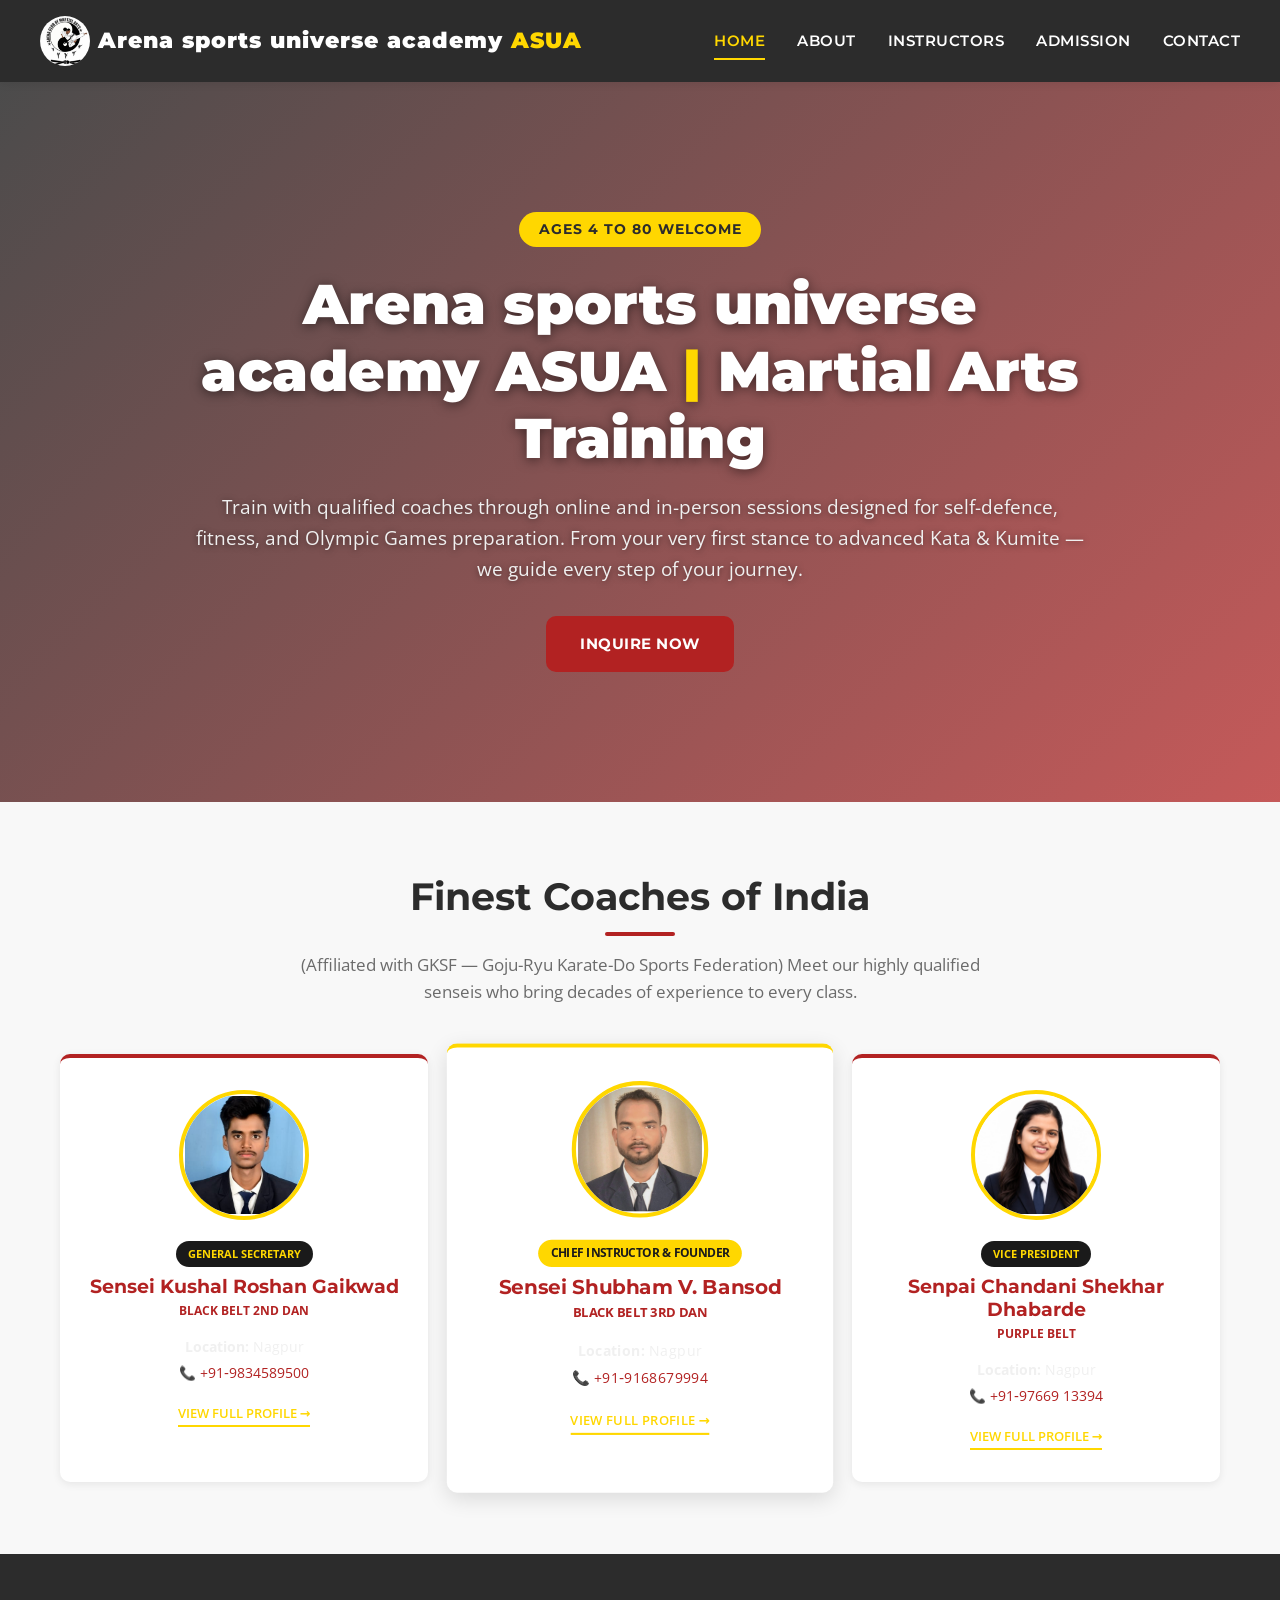
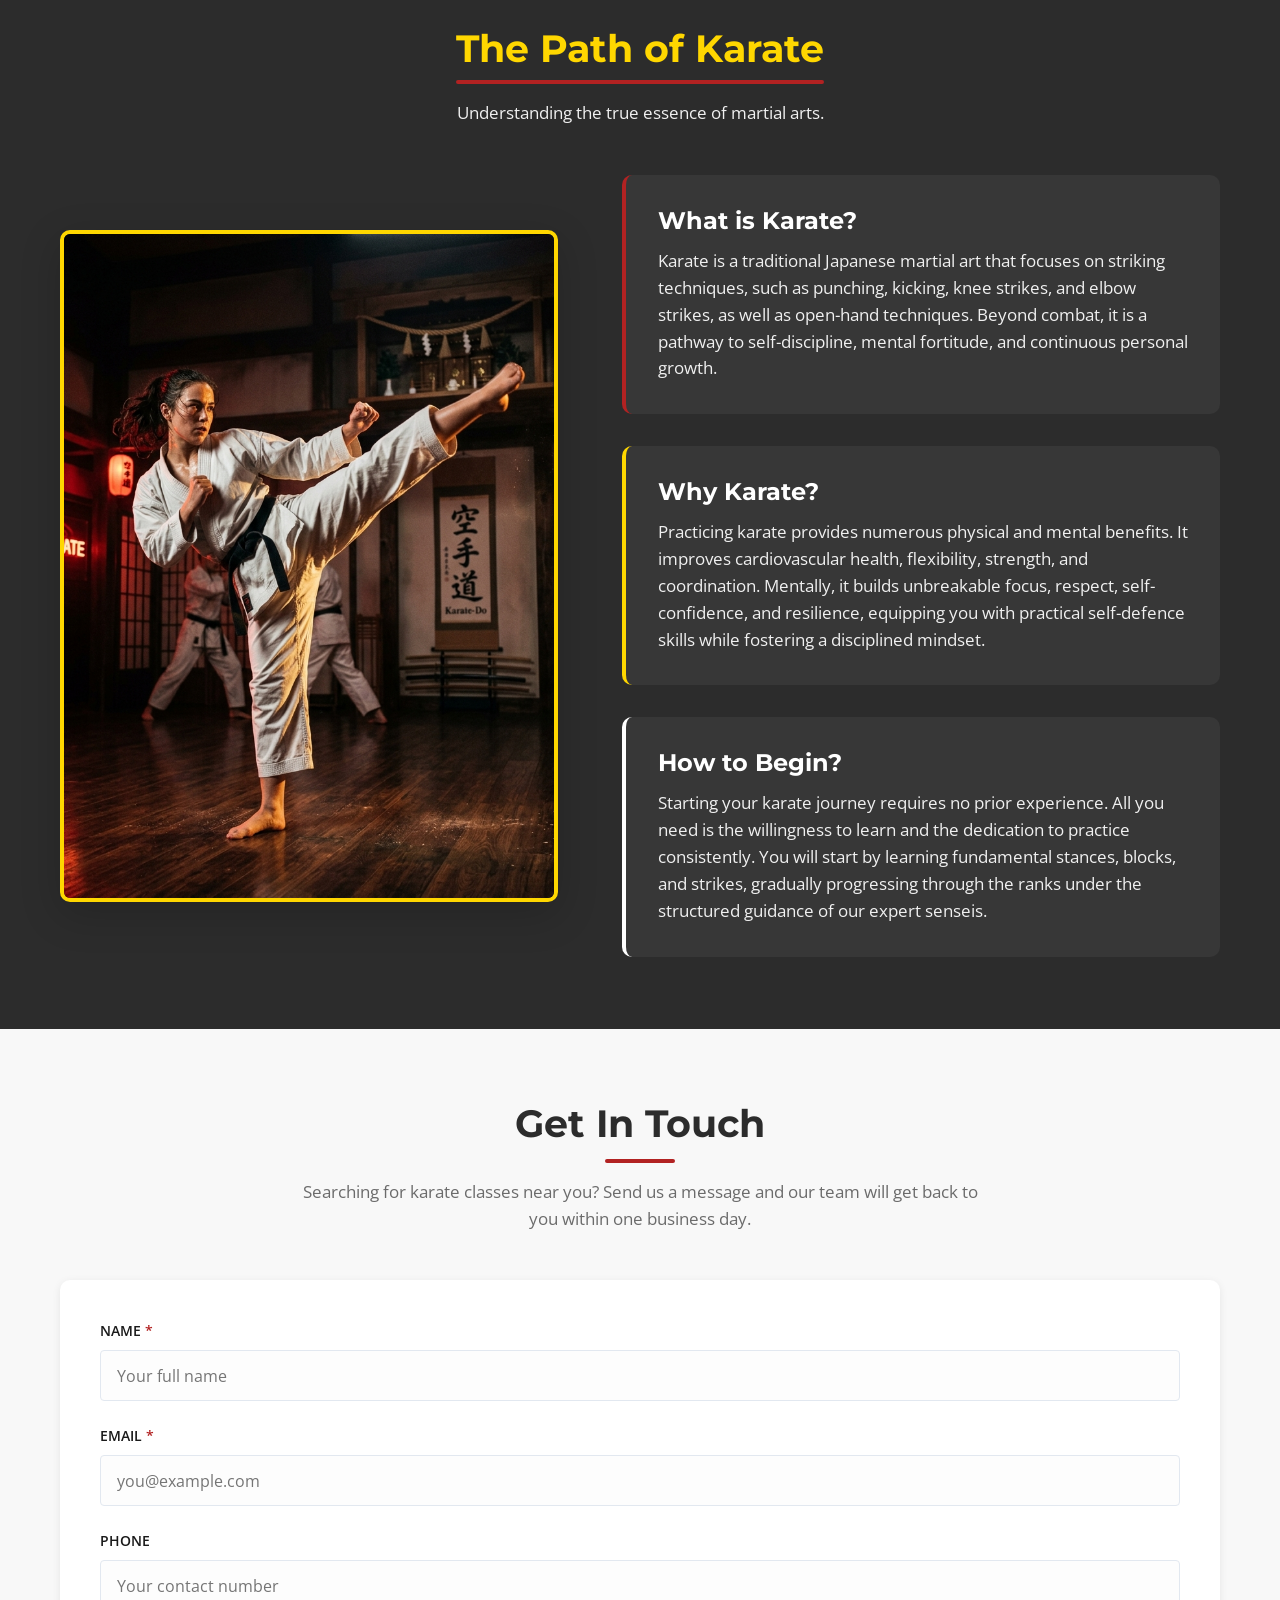
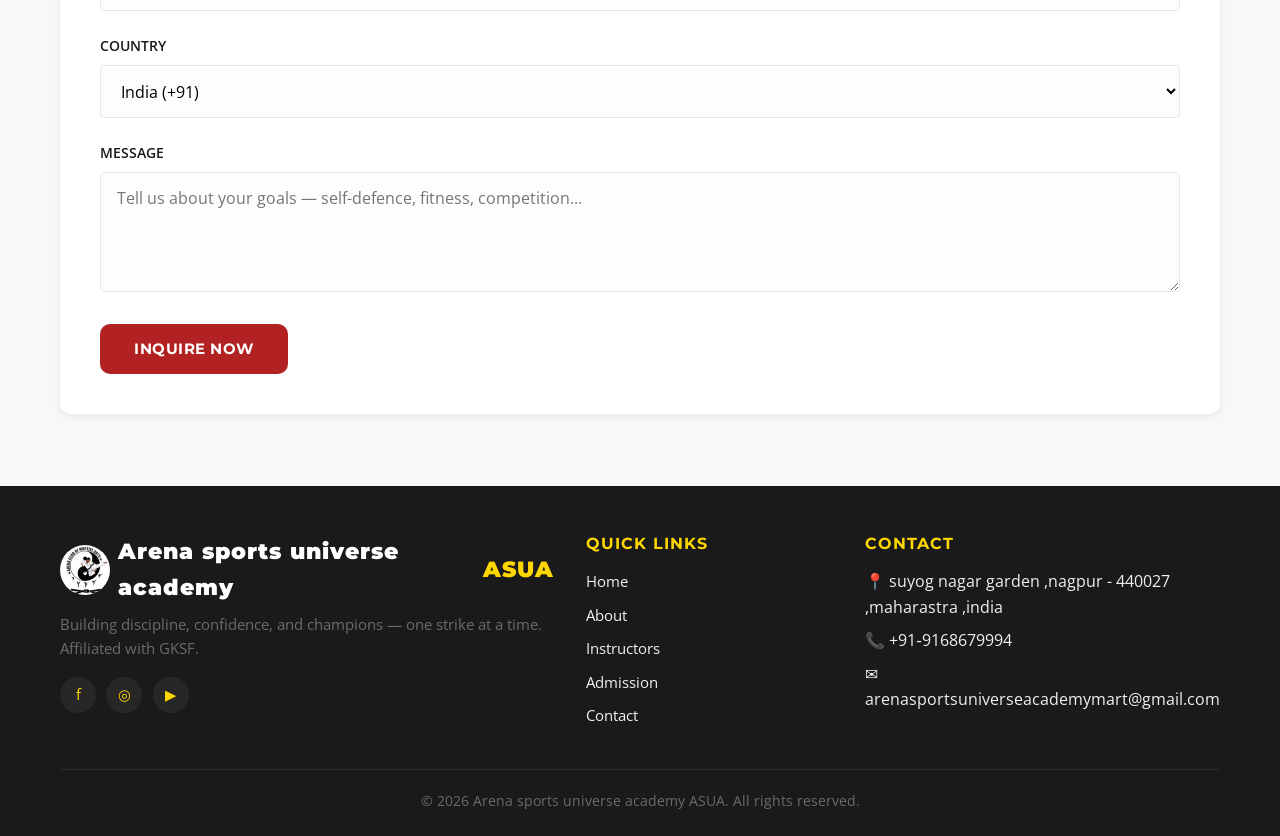
==== index.html @ b2025c7d "Update Shubham's title to Chief Instructor & Founder" ====
<!DOCTYPE html>
<html lang="en">

<head>
  <meta charset="UTF-8">
  <meta name="viewport" content="width=device-width, initial-scale=1.0">
  <title>ASUA | ARENA SPORTS UNIVERSE ACADEMY</title>
  <meta name="description"
    content="Arena sports universe academy ASUA offers online & in-person martial arts training for students aged 4-80. Learn Kata & Kumite from qualified coaches affiliated with GKSF — self-defence, fitness, and Olympic preparation.">
  <meta name="keywords"
    content="Arena sports universe academy ASUA, martial arts training, Kata, Kumite, karate classes near me, online karate class, self-defence, GKSF, Goju-Ryu">

  <!-- Open Graph -->
  <meta property="og:type" content="website">
  <meta property="og:title" content="ASUA | ARENA SPORTS UNIVERSE ACADEMY">
  <meta property="og:description"
    content="Qualified coaches providing online & in-person karate training for ages 4-80. Self-defence, fitness, and Olympic preparation.">
  <meta property="og:image"
    content="https://images.unsplash.com/photo-1555597673-b21d5c935865?auto=format&fit=crop&w=1200&q=80">
  <meta property="og:url" content="https://anshulgaikwad1924-design.github.io/ASUA/">
  <meta name="twitter:card" content="summary_large_image">

  <link rel="preconnect" href="https://fonts.googleapis.com">
  <link rel="preconnect" href="https://fonts.gstatic.com" crossorigin>
  <link
    href="https://fonts.googleapis.com/css2?family=Montserrat:wght@600;700;900&family=Open+Sans:wght@400;600&display=swap"
    rel="stylesheet">
  <link rel="stylesheet" href="css/styles.css">
</head>

<body>
  <!-- ===== Header ===== -->
  <header class="site-header">
    <div class="container nav">
      <a href="index.html" class="logo" >
        <img src="images/logo.png" alt="ASUA Logo" class="logo-img" >
        Arena sports universe academy <span class="brand-accent">ASUA</span>
      </a>
      <button type="button" class="nav-toggle"  aria-expanded="false">&#9776;</button>
      <ul class="nav-menu">
        <li><a href="index.html" class="active">Home</a></li>
        <li><a href="about.html">About</a></li>
        <li><a href="instructors.html">Instructors</a></li>
        <li><a href="admission.html">Admission</a></li>
        <li><a href="contact.html">Contact</a></li>
      </ul>
    </div>
  </header>

  <main>
    <!-- ===== Hero ===== -->
    <section class="hero" aria-label="Welcome">
      <div class="hero-content">
        <span class="age-badge">Ages 4 to 80 Welcome</span>
        <h1>Arena sports universe academy ASUA <span class="accent">|</span> Martial Arts Training</h1>
        <p>Train with qualified coaches through online and in-person sessions designed for self-defence, fitness, and
          Olympic Games preparation. From your very first stance to advanced Kata &amp; Kumite &mdash; we guide every step of
          your journey.</p>
        <a href="#contact" class="btn btn-primary">Inquire Now</a>
      </div>
    </section>

    <!-- ===== Coaches ===== -->
    <section class="section section-light" id="coaches">
      <div class="container">
        <h2 class="section-title">Finest Coaches of India <span class="accent-bar"></span></h2>
        <p class="section-subtitle">(Affiliated with GKSF — Goju-Ryu Karate-Do Sports Federation) Meet our highly
          qualified senseis who bring decades of experience to every class.</p>

        <div class="coaches-grid">
            <!-- Left Coach -->
            <article class="coach-card">
              <div class="coach-avatar rounded-avatar" aria-hidden="true">
               <img src="images/kushal_gaikwad.jpg" alt="Sensei Kushal Roshan Gaikwad" class="avatar-img">
              </div>
              <span class="coach-role">General Secretary</span>
              <h3>Sensei Kushal Roshan Gaikwad</h3>
              <p class="coach-rank">Black Belt 2nd Dan</p>
              <p class="coach-info"><strong>Location:</strong> Nagpur</p>
              <p class="coach-info coach-phone">&#128222; +91&#8209;9834589500</p>
              <a class="view-profile" href="instructors.html">View Full Profile &rarr;</a>
            </article>

            <!-- Center Coach -->
            <article class="coach-card" style="transform: scale(1.05); border-top-color: var(--accent); box-shadow: var(--shadow-md);">
              <div class="coach-avatar rounded-avatar" aria-hidden="true">
               <img src="images/shubham_bansod.jpg" alt="Sensei Shubham Vinayak Bansod" class="avatar-img">
              </div>
              <span class="coach-role" style="background: var(--accent); color: var(--text-dark);">Chief Instructor & Founder</span>
              <h3>Sensei Shubham V. Bansod</h3>
              <p class="coach-rank">Black Belt 3rd Dan</p>
              <p class="coach-info"><strong>Location:</strong> Nagpur</p>
              <p class="coach-info coach-phone">&#128222; +91&#8209;9168679994</p>
              <a class="view-profile" href="instructors.html#shubham-bansod">View Full Profile &rarr;</a>
            </article>

            <!-- Right Coach -->
            <article class="coach-card">
              <div class="coach-avatar rounded-avatar" aria-hidden="true">
               <img src="images/chandani_dhabarde.jpg" alt="Senpai Chandani Shekhar Dhabarde" class="avatar-img">
              </div>
              <span class="coach-role">Vice President</span>
              <h3>Senpai Chandani Shekhar Dhabarde</h3>
              <p class="coach-rank">Purple Belt</p>
              <p class="coach-info"><strong>Location:</strong> Nagpur</p>
              <p class="coach-info coach-phone">&#128222; +91&#8209;97669 13394</p>
              <a class="view-profile" href="instructors.html">View Full Profile &rarr;</a>
            </article>
        </div>
      </div>
    </section>

    <!-- ===== Karate Philosophy ===== -->
    <section class="section section-dark" id="karate-philosophy">
      <div class="container">
        <!-- Centered Title and Subtitle -->
        <div style="text-align: center; margin-bottom: 3rem;">
          <h2 class="section-title" style="color: var(--accent); display: inline-block;">The Path of Karate <span class="accent-bar" style="margin: 0.5rem auto 0; width: 100%;"></span></h2>
          <p class="section-subtitle">Understanding the true essence of martial arts.</p>
        </div>

        <div style="display: flex; flex-wrap: wrap; gap: 4rem; align-items: center;">
          <!-- Left: 3:4 Image -->
          <div style="flex: 1 1 400px; max-width: 500px; margin: 0 auto;">
            <div style="position: relative; padding-bottom: 133.33%; border-radius: var(--radius); overflow: hidden; box-shadow: var(--shadow-lg); border: 4px solid var(--accent);">
              <img src="images/karate_vertical_bg.png" alt="Karate Action" style="position: absolute; top: 0; left: 0; width: 100%; height: 100%; object-fit: cover;">
            </div>
          </div>
          
          <!-- Right: Vertical Content -->
          <div style="flex: 1 1 500px;">
            
            <div style="display: flex; flex-direction: column; gap: 2rem;">
              <div style="background: rgba(255,255,255,0.05); padding: 2rem; border-radius: var(--radius); border-left: 4px solid var(--primary);">
                <h3 style="color: var(--white); margin-bottom: 0.75rem; font-size: 1.5rem;">What is Karate?</h3>
                <p style="color: var(--text-light); margin-bottom: 0; font-size: 1.05rem; line-height: 1.6;">Karate is a traditional Japanese martial art that focuses on striking techniques, such as punching, kicking, knee strikes, and elbow strikes, as well as open-hand techniques. Beyond combat, it is a pathway to self-discipline, mental fortitude, and continuous personal growth.</p>
              </div>
              
              <div style="background: rgba(255,255,255,0.05); padding: 2rem; border-radius: var(--radius); border-left: 4px solid var(--accent);">
                <h3 style="color: var(--white); margin-bottom: 0.75rem; font-size: 1.5rem;">Why Karate?</h3>
                <p style="color: var(--text-light); margin-bottom: 0; font-size: 1.05rem; line-height: 1.6;">Practicing karate provides numerous physical and mental benefits. It improves cardiovascular health, flexibility, strength, and coordination. Mentally, it builds unbreakable focus, respect, self-confidence, and resilience, equipping you with practical self-defence skills while fostering a disciplined mindset.</p>
              </div>

              <div style="background: rgba(255,255,255,0.05); padding: 2rem; border-radius: var(--radius); border-left: 4px solid var(--white);">
                <h3 style="color: var(--white); margin-bottom: 0.75rem; font-size: 1.5rem;">How to Begin?</h3>
                <p style="color: var(--text-light); margin-bottom: 0; font-size: 1.05rem; line-height: 1.6;">Starting your karate journey requires no prior experience. All you need is the willingness to learn and the dedication to practice consistently. You will start by learning fundamental stances, blocks, and strikes, gradually progressing through the ranks under the structured guidance of our expert senseis.</p>
              </div>
            </div>
          </div>
        </div>
      </div>
    </section>

    <!-- ===== Contact Form ===== -->
    <section class="section section-light" id="contact">
      <div class="container">
        <h2 class="section-title">Get In Touch <span class="accent-bar"></span></h2>
        <p class="section-subtitle">Searching for karate classes near you? Send us a message and our team will get back
          to you within one business day.</p>

        <form action="https://formsubmit.co/arenasportsuniverseacademymart@gmail.com" method="POST" class="form-wrap inquiry-form" novalidate>
          <div class="form-row">
            <div class="form-group">
              <label for="name">Name <span class="req">*</span></label>
              <input class="form-control" type="text" id="name" name="name" placeholder="Your full name">
              <span class="form-error"></span>
            </div>
            <div class="form-group">
              <label for="email">Email <span class="req">*</span></label>
              <input class="form-control" type="email" id="email" name="email" placeholder="you@example.com">
              <span class="form-error"></span>
            </div>
          </div>

          <div class="form-row">
            <div class="form-group">
              <label for="phone">Phone</label>
              <input class="form-control" type="tel" id="phone" name="phone" placeholder="Your contact number">
            </div>
            <div class="form-group">
              <label for="country">Country</label>
              <select class="form-control" id="country" name="country">
                <option value="India (+91)" selected>India (+91)</option>
                <option value="United States (+1)">United States (+1)</option>
                <option value="United Kingdom (+44)">United Kingdom (+44)</option>
                <option value="Canada (+1)">Canada (+1)</option>
                <option value="Australia (+61)">Australia (+61)</option>
                <option value="Germany (+49)">Germany (+49)</option>
                <option value="France (+33)">France (+33)</option>
                <option value="Italy (+39)">Italy (+39)</option>
                <option value="Spain (+34)">Spain (+34)</option>
                <option value="Japan (+81)">Japan (+81)</option>
                <option value="China (+86)">China (+86)</option>
                <option value="South Korea (+82)">South Korea (+82)</option>
                <option value="Brazil (+55)">Brazil (+55)</option>
                <option value="Mexico (+52)">Mexico (+52)</option>
                <option value="Russia (+7)">Russia (+7)</option>
                <option value="South Africa (+27)">South Africa (+27)</option>
                <option value="Nigeria (+234)">Nigeria (+234)</option>
                <option value="Kenya (+254)">Kenya (+254)</option>
                <option value="UAE (+971)">UAE (+971)</option>
                <option value="Saudi Arabia (+966)">Saudi Arabia (+966)</option>
                <option value="Singapore (+65)">Singapore (+65)</option>
                <option value="Malaysia (+60)">Malaysia (+60)</option>
                <option value="Indonesia (+62)">Indonesia (+62)</option>
                <option value="Thailand (+66)">Thailand (+66)</option>
                <option value="Vietnam (+84)">Vietnam (+84)</option>
                <option value="Philippines (+63)">Philippines (+63)</option>
                <option value="Pakistan (+92)">Pakistan (+92)</option>
                <option value="Bangladesh (+880)">Bangladesh (+880)</option>
                <option value="Sri Lanka (+94)">Sri Lanka (+94)</option>
                <option value="Nepal (+977)">Nepal (+977)</option>
                <option value="New Zealand (+64)">New Zealand (+64)</option>
                <option value="Netherlands (+31)">Netherlands (+31)</option>
                <option value="Sweden (+46)">Sweden (+46)</option>
                <option value="Norway (+47)">Norway (+47)</option>
                <option value="Turkey (+90)">Turkey (+90)</option>
              </select>
            </div>
          </div>

          <div class="form-group">
            <label for="message">Message</label>
            <textarea class="form-control" id="message" name="message"
              placeholder="Tell us about your goals — self-defence, fitness, competition..."></textarea>
          </div>

          <div class="form-submit">
            <button type="submit" class="btn btn-primary">Inquire Now</button>
          </div>
        </form>
      </div>
    </section>
  </main>

  <!-- ===== Footer ===== -->
  <footer class="site-footer">
    <div class="container">
      <div class="footer-grid">
        <div>
          <div class="logo mb-2">
            <img src="images/logo.png" alt="ASUA Logo" class="logo-img" >
            Arena sports universe academy <span class="brand-accent">ASUA</span>
          </div>
          <p class="footer-tagline">Building discipline, confidence, and champions — one strike at a time. Affiliated
            with GKSF.</p>
          <div class="footer-socials">
            <a href="#" aria-label="Facebook">f</a>
            <a href="#" aria-label="Instagram">◎</a>
            <a href="#" aria-label="YouTube">▶</a>
          </div>
        </div>
        <div>
          <h4>Quick Links</h4>
          <ul>
            <li><a href="index.html">Home</a></li>
            <li><a href="about.html">About</a></li>
            <li><a href="instructors.html">Instructors</a></li>
            <li><a href="admission.html">Admission</a></li>
        <li><a href="contact.html">Contact</a></li>
          </ul>
        </div>
        <div>
          <h4>Contact</h4>
          <ul>
            <li>📍 suyog nagar garden ,nagpur - 440027 ,maharastra ,india</li>
            <li>📞 +91&#8209;9168679994</li>
            <li>✉ arenasportsuniverseacademymart@gmail.com</li>
          </ul>
        </div>
      </div>
      <div class="footer-bottom">
        © <span data-year>2026</span> Arena sports universe academy ASUA. All rights reserved.
      </div>
    </div>
  </footer>

  <script src="js/main.js"></script>
</body>

</html>
---- css/styles.css ----
/* ================================================
   Arena sports universe acdemy ASUA — Shared Stylesheet
   Palette: Deep Red #B22222 | Charcoal #2C2C2C | Gold #FFD700
   ================================================ */

* { box-sizing: border-box; margin: 0; padding: 0; }

:root {
  --primary: #B22222;
  --primary-dark: #8B1A1A;
  --secondary: #2C2C2C;
  --accent: #FFD700;
  --accent-dark: #D4AF00;
  --light: #F8F8F8;
  --white: #ffffff;
  --text-dark: #1a1a1a;
  --text-light: #f0f0f0;
  --muted: #6b6b6b;
  --border: #e5e5e5;
  --shadow-sm: 0 2px 8px rgba(0,0,0,0.08);
  --shadow-md: 0 6px 20px rgba(0,0,0,0.12);
  --shadow-lg: 0 12px 40px rgba(0,0,0,0.18);
  --radius: 10px;
  --transition: 0.3s ease;
}

html { scroll-behavior: smooth; }

body {
  font-family: 'Open Sans', system-ui, -apple-system, sans-serif;
  font-size: 16px;
  line-height: 1.6;
  color: var(--text-dark);
  background: var(--white);
  -webkit-font-smoothing: antialiased;
}

h1, h2, h3, h4, h5 {
  font-family: 'Montserrat', sans-serif;
  font-weight: 700;
  line-height: 1.2;
  color: var(--secondary);
}

img { max-width: 100%; display: block; }
a { color: var(--primary); text-decoration: none; transition: color var(--transition); }
a:hover { color: var(--accent-dark); }

.container {
  width: 100%;
  max-width: 1200px;
  margin: 0 auto;
  padding: 0 1.25rem;
}

/* ---------- Buttons ---------- */
.btn {
  display: inline-block;
  padding: 0.85rem 2rem;
  font-family: 'Montserrat', sans-serif;
  font-weight: 700;
  font-size: 0.95rem;
  letter-spacing: 0.5px;
  text-transform: uppercase;
  border: 2px solid transparent;
  border-radius: var(--radius);
  cursor: pointer;
  transition: all var(--transition);
  text-align: center;
}
.btn-primary {
  background: var(--primary);
  color: var(--white);
}
.btn-primary:hover {
  background: var(--accent);
  color: var(--secondary);
  transform: translateY(-2px);
  box-shadow: var(--shadow-md);
}
.btn-outline {
  background: transparent;
  color: var(--white);
  border-color: var(--white);
}
.btn-outline:hover {
  background: var(--accent);
  color: var(--secondary);
  border-color: var(--accent);
}

/* ---------- Header ---------- */
.site-header {
  position: sticky;
  top: 0;
  z-index: 100;
  background: var(--secondary);
  box-shadow: var(--shadow-sm);
}
.nav {
  display: flex;
  align-items: center;
  justify-content: space-between;
  padding: 1rem 0;
}
.logo {
  font-family: 'Montserrat', sans-serif;
  font-weight: 900;
  font-size: 1.4rem;
  color: var(--white);
  letter-spacing: 1px;
  display: flex;
  align-items: center;
  gap: 0.5rem;
}
.logo .logo-mark {
  display: inline-block;
  width: 36px;
  height: 36px;
  background: var(--primary);
  color: var(--accent);
  border-radius: 50%;
  text-align: center;
  line-height: 36px;
  font-size: 1.1rem;
  border: 2px solid var(--accent);
}
.logo span.brand-accent { color: var(--accent); }

.nav-toggle {
  display: none;
  background: none;
  border: 0;
  color: var(--white);
  font-size: 1.6rem;
  cursor: pointer;
  padding: 0.25rem 0.5rem;
}

.nav-menu {
  display: flex;
  gap: 2rem;
  list-style: none;
  align-items: center;
}
.nav-menu a {
  color: var(--white);
  font-family: 'Montserrat', sans-serif;
  font-weight: 600;
  font-size: 0.95rem;
  text-transform: uppercase;
  letter-spacing: 0.5px;
  padding: 0.5rem 0;
  border-bottom: 2px solid transparent;
  transition: all var(--transition);
}
.nav-menu a:hover,
.nav-menu a.active {
  color: var(--accent);
  border-bottom-color: var(--accent);
}

/* ---------- Hero ---------- */
.hero {
  position: relative;
  min-height: 80vh;
  display: flex;
  align-items: center;
  justify-content: center;
  text-align: center;
  color: var(--white);
  background:
    linear-gradient(135deg, rgba(44,44,44,0.85), rgba(178,34,34,0.75)),
    url('https://images.unsplash.com/photo-1555597673-b21d5c935865?auto=format&fit=crop&w=1600&q=80') center/cover no-repeat;
  padding: 4rem 1rem;
}
.hero-content { max-width: 900px; }
.hero h1 {
  color: var(--white);
  font-size: clamp(2rem, 5vw, 3.5rem);
  font-weight: 900;
  margin-bottom: 1.25rem;
  text-shadow: 0 2px 12px rgba(0,0,0,0.5);
}
.hero h1 .accent { color: var(--accent); }
.hero p {
  font-size: clamp(1rem, 1.5vw, 1.2rem);
  margin-bottom: 2rem;
  color: var(--text-light);
  text-shadow: 0 1px 6px rgba(0,0,0,0.5);
}
.hero .age-badge {
  display: inline-block;
  background: var(--accent);
  color: var(--secondary);
  padding: 0.4rem 1.2rem;
  border-radius: 50px;
  font-family: 'Montserrat', sans-serif;
  font-weight: 700;
  font-size: 0.85rem;
  letter-spacing: 1px;
  margin-bottom: 1.5rem;
  text-transform: uppercase;
}

/* ---------- Section ---------- */
.section { padding: 4.5rem 0; }
.section-light { background: var(--light); }
.section-dark { background: var(--secondary); color: var(--text-light); }
.section-dark h2, .section-dark h3 { color: var(--white); }

.section-title {
  text-align: center;
  margin-bottom: 1rem;
  font-size: clamp(1.6rem, 3vw, 2.4rem);
}
.section-title .accent-bar {
  display: block;
  width: 70px;
  height: 4px;
  background: var(--primary);
  margin: 0.75rem auto 0;
  border-radius: 4px;
}
.section-subtitle {
  text-align: center;
  color: var(--muted);
  max-width: 700px;
  margin: 0 auto 3rem;
  font-size: 1.05rem;
}
.section-dark .section-subtitle { color: var(--text-light); }

/* ---------- Coaches Grid ---------- */
.coaches-grid {
  display: grid;
  grid-template-columns: repeat(3, 1fr);
  gap: 1.75rem;
}
.coach-card {
    background: var(--white);
    border-radius: var(--radius);
    padding: 2rem 1.5rem;
    text-align: center;
    box-shadow: var(--shadow-sm);
    transition: transform var(--transition), box-shadow var(--transition);
    border-top: 4px solid var(--primary);
  }
.coach-card:hover {
  transform: translateY(-6px);
  box-shadow: var(--shadow-lg);
  border-top-color: var(--accent);
}
.coach-avatar {
    width: 130px;
    height: 130px;
    border-radius: 50%;
    margin: 0 auto 1.25rem;
    background: linear-gradient(135deg, var(--primary), var(--secondary));
    display: flex;
    align-items: center;
    justify-content: center;
    scroll-margin-top: 100px;
  }
.instructor-profile {
  display: grid;
  grid-template-columns: 250px 1fr;
  gap: 2.5rem;
  align-items: start;
  background: var(--white);
  padding: 2.5rem;
  border-radius: var(--radius);
  box-shadow: var(--shadow-md);
  border-left: 5px solid var(--primary);
}
.instructor-profile .coach-avatar { width: 220px; height: 220px; font-size: 4rem; margin: 0; }

/* Missing Coach Card specific styling */
.coach-role {
  display: inline-block;
  background: var(--text-dark);
  color: var(--accent);
  padding: 0.25rem 0.75rem;
  border-radius: 20px;
  font-size: 0.7rem;
  font-weight: 700;
  text-transform: uppercase;
  margin-top: -30px;
  position: relative;
  z-index: 2;
  margin-bottom: 0.5rem;
}
.coach-card h3 {
  color: var(--primary);
  font-size: 1.2rem;
  margin-bottom: 0.2rem;
}
.coach-rank {
  color: var(--primary);
  font-weight: 700;
  font-size: 0.75rem;
  text-transform: uppercase;
  margin-bottom: 1rem;
}
.coach-info {
  font-size: 0.85rem;
  color: var(--text-light);
  margin-bottom: 0.25rem;
}
.coach-phone {
  color: var(--primary);
  margin-bottom: 1rem;
}
.view-profile {
  display: inline-block;
  color: var(--accent);
  font-weight: 600;
  font-size: 0.8rem;
  text-transform: uppercase;
  border-bottom: 2px solid var(--accent);
  padding-bottom: 2px;
}
.view-profile:hover {
  color: var(--primary);
  border-color: var(--primary);
}
.coach-card .coach-avatar {
  border: 4px solid var(--accent);
  padding: 2px;
  background: transparent;
}

.instructor-profile h2 {
  color: var(--primary);
  font-size: 1.7rem;
  margin-bottom: 0.5rem;
}
.instructor-profile .meta {
  color: var(--muted);
  margin-bottom: 1.25rem;
  font-size: 0.95rem;
}
.instructor-profile .meta strong { color: var(--secondary); }
.instructor-profile h4 {
  margin-top: 1.25rem;
  margin-bottom: 0.5rem;
  color: var(--secondary);
  font-size: 1.05rem;
  border-bottom: 2px solid var(--accent);
  padding-bottom: 0.25rem;
  display: inline-block;
}
.instructor-profile ul { padding-left: 1.25rem; color: var(--muted); }
.instructor-profile ul li { margin-bottom: 0.35rem; }
.instructor-profile .actions { margin-top: 1.5rem; display: flex; gap: 0.75rem; flex-wrap: wrap; }

/* ---------- Contact Page ---------- */
.contact-grid {
  display: grid;
  grid-template-columns: 1fr 1.4fr;
  gap: 2.5rem;
  align-items: start;
}
.contact-info-card {
  background: var(--secondary);
  color: var(--text-light);
  padding: 2.5rem;
  border-radius: var(--radius);
  border-top: 4px solid var(--accent);
}
.contact-info-card h3 { color: var(--accent); margin-bottom: 1.25rem; }
.contact-info-card .info-item {
  display: flex;
  align-items: flex-start;
  gap: 0.85rem;
  margin-bottom: 1.25rem;
}
.contact-info-card .info-icon {
  font-size: 1.3rem;
  color: var(--accent);
  min-width: 28px;
}
.contact-info-card .info-item a { color: var(--text-light); }
.contact-info-card .info-item a:hover { color: var(--accent); }
.contact-info-card .socials { margin-top: 1.5rem; display: flex; gap: 0.75rem; }
.contact-info-card .socials a {
  display: inline-flex;
  align-items: center;
  justify-content: center;
  width: 40px;
  height: 40px;
  background: rgba(255,255,255,0.08);
  border-radius: 50%;
  color: var(--accent);
  font-size: 1.1rem;
  transition: all var(--transition);
}
.contact-info-card .socials a:hover {
  background: var(--accent);
  color: var(--secondary);
  transform: translateY(-3px);
}

/* ---------- Footer ---------- */
.site-footer {
  background: #1a1a1a;
  color: var(--text-light);
  padding: 3rem 0 1.5rem;
}
.footer-grid {
  display: grid;
  grid-template-columns: 2fr 1fr 1fr;
  gap: 2rem;
  margin-bottom: 2rem;
}
.footer-grid h4 {
  color: var(--accent);
  margin-bottom: 1rem;
  font-size: 1rem;
  text-transform: uppercase;
  letter-spacing: 1px;
}
.footer-grid ul { list-style: none; }
.footer-grid ul li { margin-bottom: 0.5rem; }
.footer-grid a { color: var(--text-light); font-size: 0.92rem; }
.footer-grid a:hover { color: var(--accent); }
.footer-tagline { color: var(--muted); margin-top: 0.5rem; font-size: 0.92rem; }
.footer-socials { display: flex; gap: 0.65rem; margin-top: 1rem; }
.footer-socials a {
  width: 36px;
  height: 36px;
  display: inline-flex;
  align-items: center;
  justify-content: center;
  background: rgba(255,255,255,0.06);
  border-radius: 50%;
  color: var(--accent);
  transition: all var(--transition);
}
.footer-socials a:hover { background: var(--primary); color: var(--white); transform: translateY(-3px); }
.footer-bottom {
  border-top: 1px solid rgba(255,255,255,0.08);
  padding-top: 1.25rem;
  text-align: center;
  font-size: 0.88rem;
  color: var(--muted);
}

/* ---------- Responsive ---------- */
@media (max-width: 1024px) {
  .coaches-grid { grid-template-columns: repeat(2, 1fr); }
  .values-grid { grid-template-columns: repeat(2, 1fr); }
}
@media (max-width: 900px) {
  .about-grid { grid-template-columns: 1fr; }
  .contact-grid { grid-template-columns: 1fr; }
  .footer-grid { grid-template-columns: 1fr 1fr; }
  .instructor-profile {
    grid-template-columns: 1fr;
    text-align: center;
  }
  .instructor-profile .coach-avatar { margin: 0 auto; }
  .instructor-profile h4 { display: inline-block; }
}
@media (max-width: 700px) {
  .nav-toggle { display: block; }
  .nav-menu {
    position: absolute;
    top: 100%;
    left: 0;
    right: 0;
    flex-direction: column;
    background: var(--secondary);
    padding: 1rem 0;
    gap: 0;
    border-top: 1px solid rgba(255,255,255,0.08);
    display: none;
  }
  .nav-menu.open { display: flex; }
  .nav-menu li { width: 100%; text-align: center; }
  .nav-menu a { display: block; padding: 0.85rem 0; border-bottom: 1px solid rgba(255,255,255,0.05); }
  .coaches-grid { grid-template-columns: 1fr; }
  .form-row { grid-template-columns: 1fr; }
  .footer-grid { grid-template-columns: 1fr; text-align: center; }
  .footer-socials { justify-content: center; }
  .form-wrap { padding: 1.5rem; }
  .hero { min-height: 70vh; }
  .section { padding: 3rem 0; }
}
@media (max-width: 480px) {
  .values-grid { grid-template-columns: 1fr; }
}

/* Utility classes generated to fix inline styles */
.mb-2 { margin-bottom: 0.5rem; }
.mb-4 { margin-bottom: 1rem; }
.mt-2 { margin-top: 0.5rem; }
.mt-4 { margin-top: 1rem; }
.mt-8 { margin-top: 2rem; }
.text-dark-lg { font-size: 1.05rem; color: var(--text-dark); }
.logo-img { width: 50px; height: 50px; border-radius: 50%; object-fit: cover; background: var(--white); }
.rounded-avatar { overflow: hidden; border-radius: 50%; }
.avatar-img { width: 100%; height: 100%; object-fit: cover; }
.uppercase { text-transform: uppercase; }
.help-text { color: var(--text-light); display: block; margin-top: 0.3rem; }
.btn-large { width: 100%; font-size: 1.1rem; padding: 1rem; }

.bg-secondary { background: var(--secondary); }

/* ---------- Team Grid (Instructors Page) ---------- */
.team-grid {
  display: grid;
  grid-template-columns: repeat(4, 1fr);
  gap: 2rem;
  margin-top: 3rem;
}
@media (max-width: 1024px) {
  .team-grid { grid-template-columns: repeat(2, 1fr); }
}
@media (max-width: 700px) {
  .team-grid { grid-template-columns: 1fr; }
}
.team-card {
  text-align: center;
}
.team-avatar {
  width: 140px;
  height: 140px;
  border-radius: 50%;
  margin: 0 auto 1.5rem;
  box-shadow: 0 0 0 8px rgba(0, 200, 255, 0.06);
  overflow: hidden;
}
.team-avatar img {
  width: 100%;
  height: 100%;
  object-fit: cover;
}
.team-card h3 {
  font-size: 1.3rem;
  margin-bottom: 0.25rem;
  color: var(--text-dark);
}
.team-location {
  font-size: 0.75rem;
  text-transform: uppercase;
  color: #f39c12;
  letter-spacing: 1px;
  margin-bottom: 1rem;
  font-weight: 600;
}
.team-desc {
  font-size: 0.85rem;
  color: #7f8c8d;
  line-height: 1.6;
}


/* Restored Core Values CSS */
.values-grid {
  display: grid;
  grid-template-columns: repeat(2, 1fr);
  gap: 2rem;
  margin-top: 2rem;
}
.value-card {
  background: rgba(255,255,255,0.05);
  padding: 2rem;
  border-radius: var(--radius);
  border: 1px solid rgba(255, 255, 255, 0.05);
  transition: transform var(--transition);
  text-align: center;
}
.value-card:hover {
  transform: translateY(-4px);
  border-color: rgba(255, 255, 255, 0.1);
}
.value-icon {
  font-size: 2.5rem;
  margin-bottom: 1rem;
}
.value-card h4 {
  color: var(--accent);
  margin-bottom: 0.75rem;
}
.value-card p {
  color: var(--text-light);
  font-size: 0.95rem;
  line-height: 1.5;
}

/* Restored Form CSS */
.form-wrap {
  background: var(--white);
  padding: 2.5rem;
  border-radius: var(--radius);
  box-shadow: var(--shadow-sm);
}
.form-row {
  display: grid;
  grid-template-columns: 1fr;
  gap: 0;
}
.form-group {
  margin-bottom: 1.5rem;
  text-align: left;
}
.form-group label {
  display: block;
  font-weight: 600;
  margin-bottom: 0.5rem;
  font-size: 0.85rem;
  text-transform: uppercase;
  color: var(--text-dark);
}
.form-group .req {
  color: var(--primary);
}
.form-control {
  width: 100%;
  padding: 0.85rem 1rem;
  border: 1px solid #e2e8f0;
  border-radius: 4px;
  font-size: 1rem;
  font-family: inherit;
  transition: border-color var(--transition), box-shadow var(--transition);
  background: #fdfdfd;
}
.form-control:focus {
  outline: none;
  border-color: var(--primary);
  box-shadow: 0 0 0 3px rgba(204, 33, 40, 0.1);
}
textarea.form-control {
  resize: vertical;
  min-height: 120px;
}


/* Restored About Page CSS */
.about-grid {
  display: grid;
  grid-template-columns: repeat(2, 1fr);
  gap: 2.5rem;
  margin-bottom: 3rem;
}
.about-card {
  background: var(--white);
  padding: 2.5rem 2rem;
  border-radius: var(--radius);
  border: 1px solid #e2e8f0;
  border-left: 4px solid var(--primary);
  box-shadow: var(--shadow-sm);
}
.about-card h3 {
  color: var(--primary);
  font-size: 1.4rem;
  margin-bottom: 1rem;
}
.about-card p {
  color: var(--text-light);
  line-height: 1.6;
}
.about-card .text-dark-lg {
  color: var(--text-dark);
  font-size: 1.1rem;
  margin-top: 0.5rem;
}

.affiliation-banner {
  background: var(--secondary);
  color: var(--text-light);
  padding: 2rem;
  border-radius: var(--radius);
  text-align: center;
  border: 1px solid rgba(255, 255, 255, 0.1);
  box-shadow: var(--shadow-md);
  margin-bottom: 3rem;
}
.affiliation-banner h3 {
  color: var(--accent);
  font-size: 1.3rem;
  margin-bottom: 0.75rem;
  display: flex;
  align-items: center;
  justify-content: center;
  gap: 0.5rem;
}
.affiliation-banner strong {
  color: var(--white);
}

.map-wrap {
  margin-top: 2.5rem;
  height: 400px;
  border-radius: var(--radius);
  overflow: hidden;
  box-shadow: var(--shadow-sm);
  border: 1px solid #e2e8f0;
}
.map-wrap iframe {
  width: 100%;
  height: 100%;
  border: 0;
}
.max-w-720 { max-width: 720px; }
.mx-auto { margin-left: auto; margin-right: auto; }
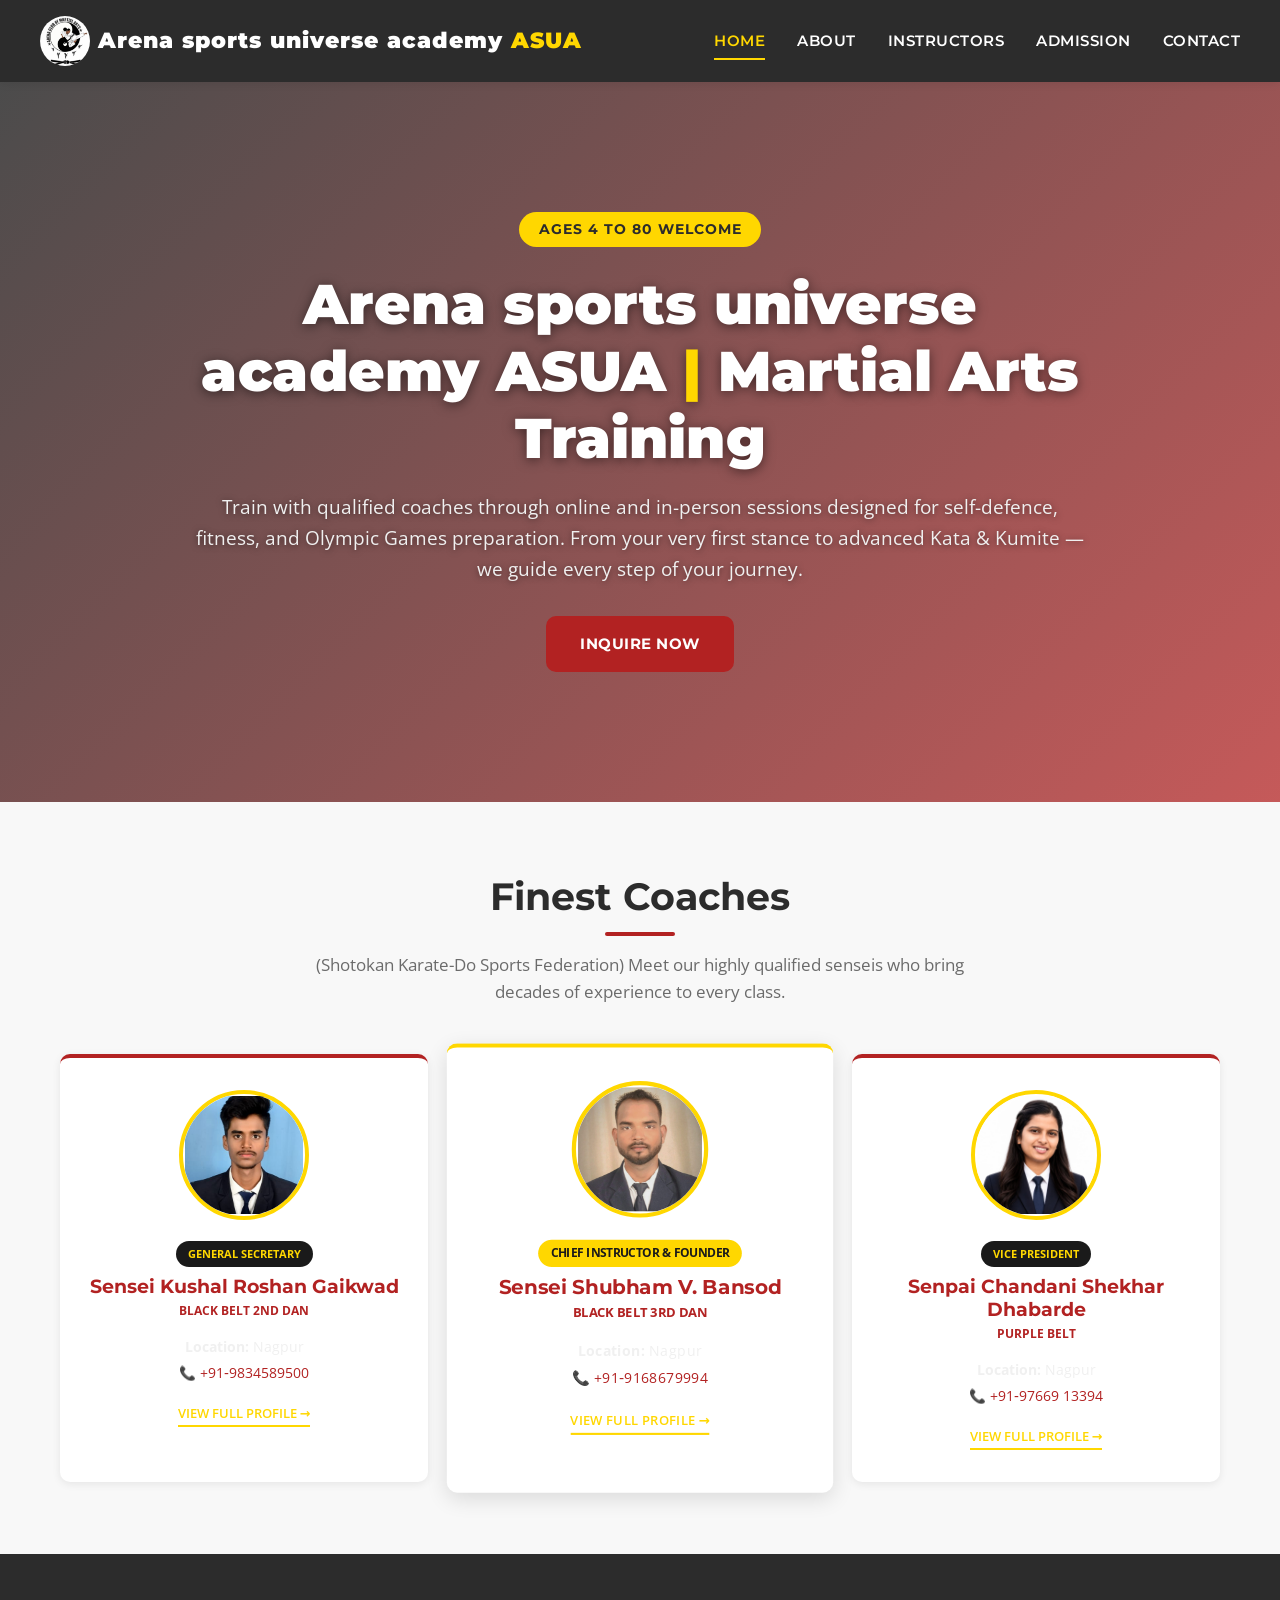
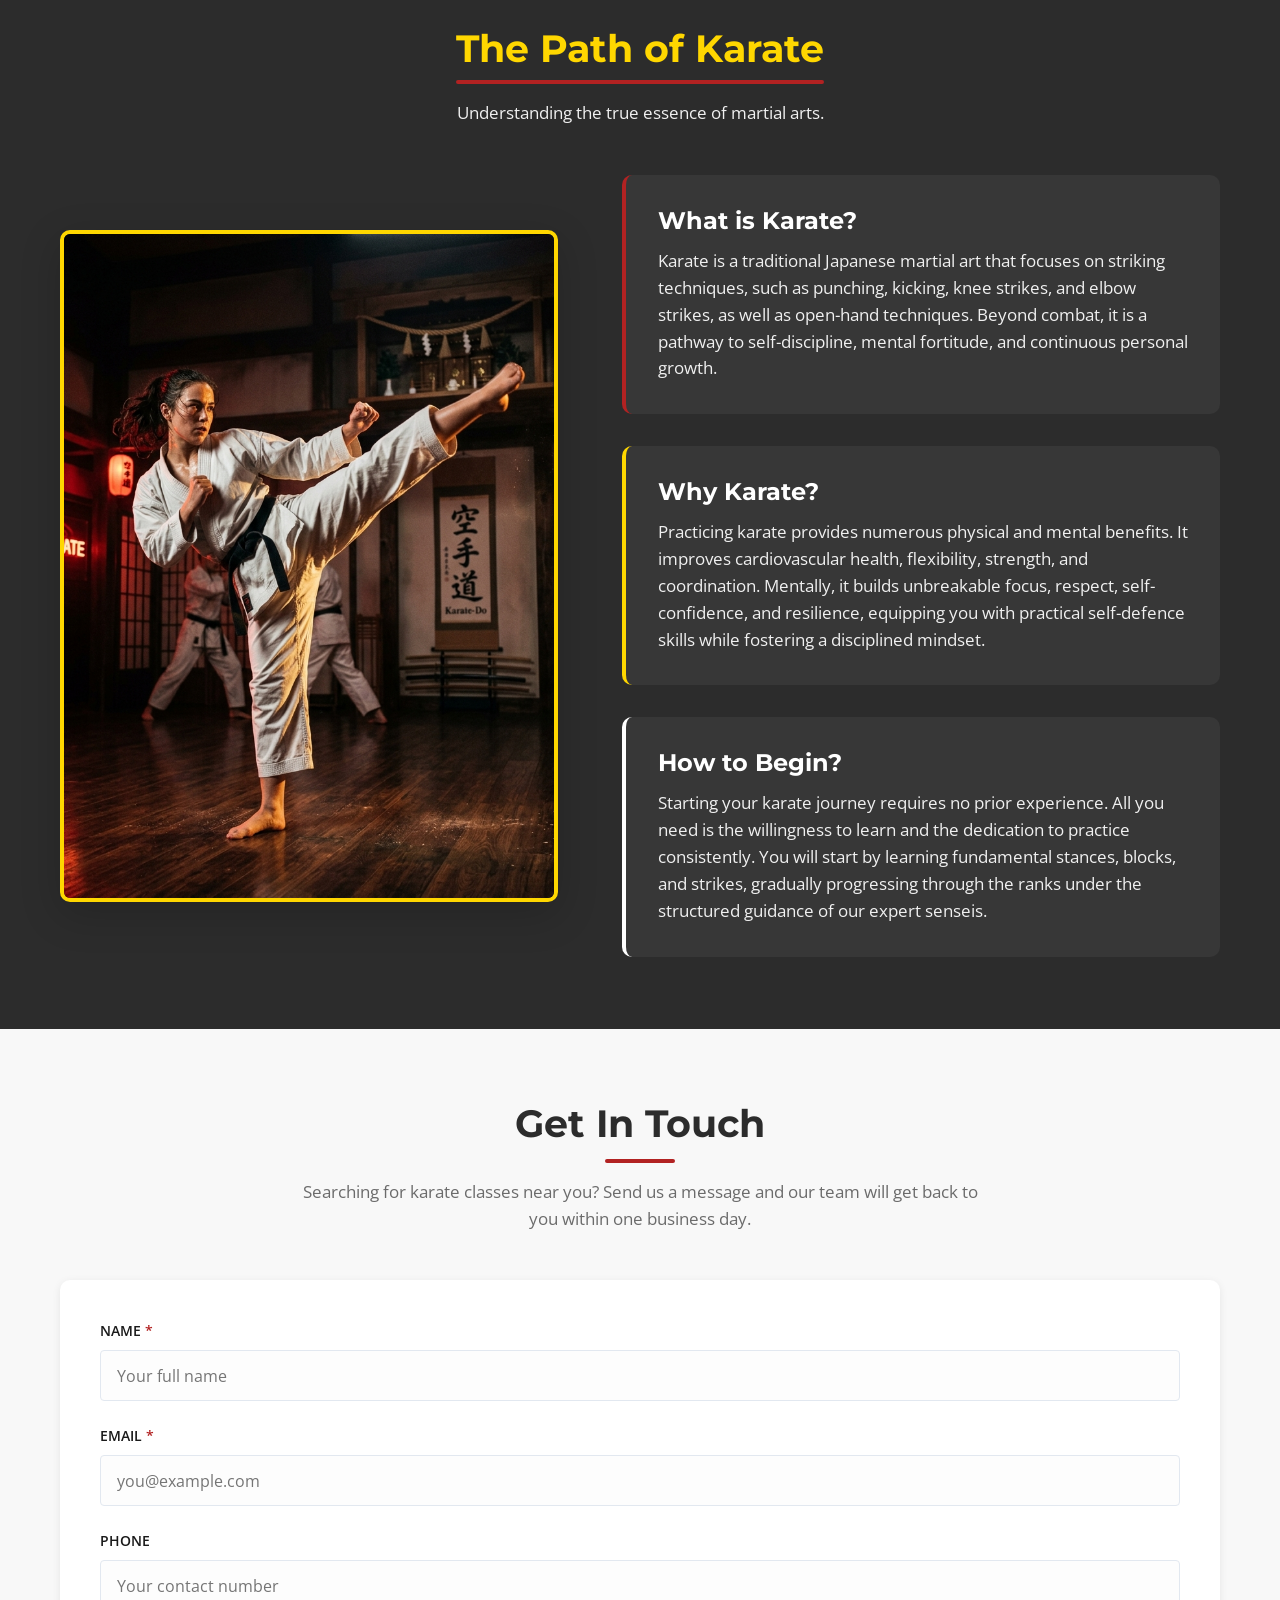
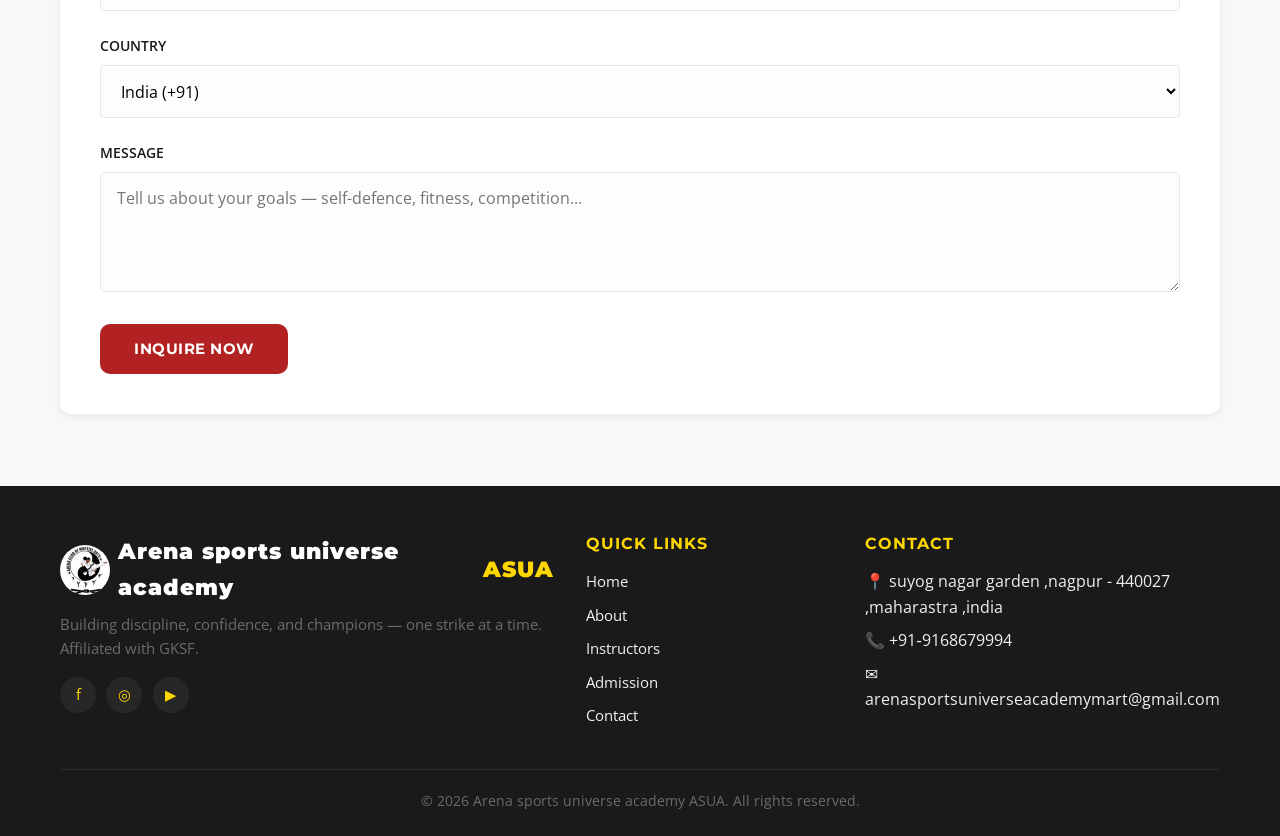
==== commit 76ed6def: "Update Coaches section title and subtitle" ====
--- a/index.html
+++ b/index.html
@@ -63,8 +63,8 @@
     <!-- ===== Coaches ===== -->
     <section class="section section-light" id="coaches">
       <div class="container">
-        <h2 class="section-title">Finest Coaches of India <span class="accent-bar"></span></h2>
-        <p class="section-subtitle">(Affiliated with GKSF — Goju-Ryu Karate-Do Sports Federation) Meet our highly
+        <h2 class="section-title">Finest Coaches <span class="accent-bar"></span></h2>
+        <p class="section-subtitle">(Shotokan Karate-Do Sports Federation) Meet our highly
           qualified senseis who bring decades of experience to every class.</p>
 
         <div class="coaches-grid">
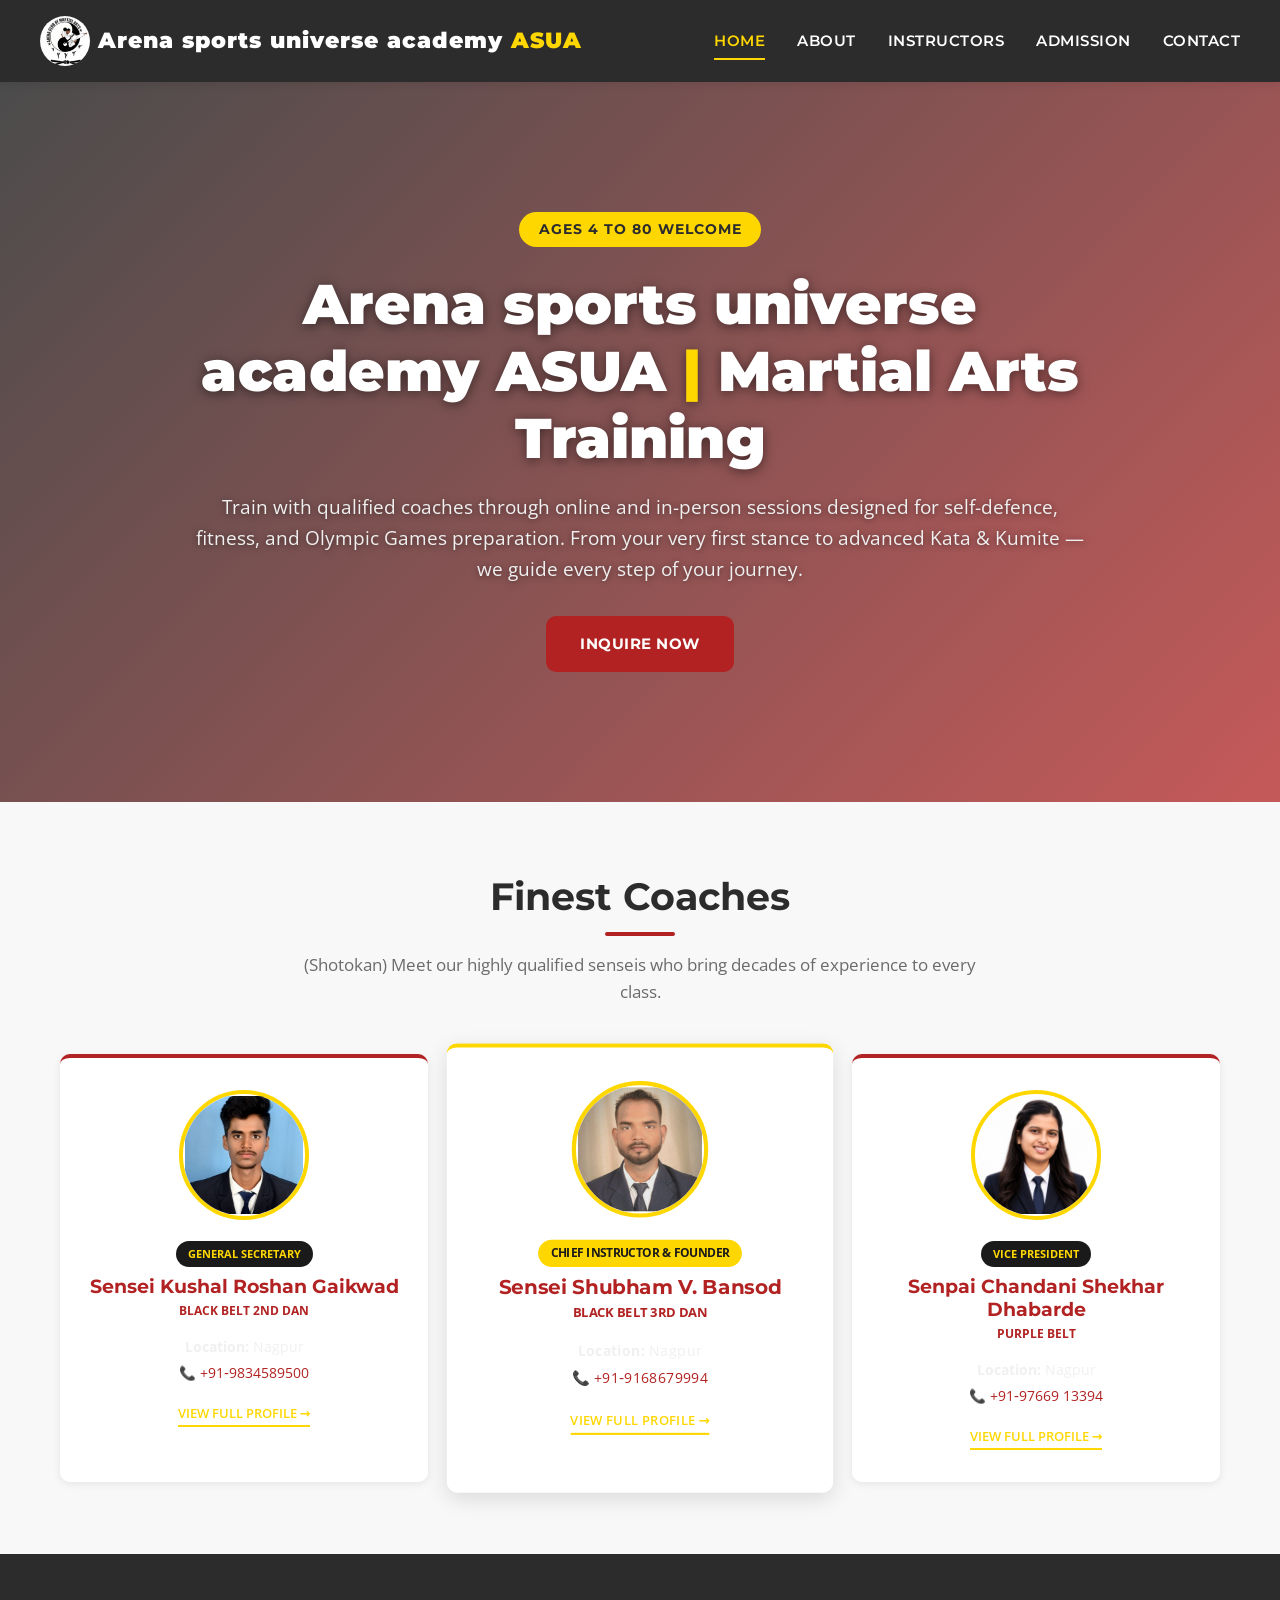
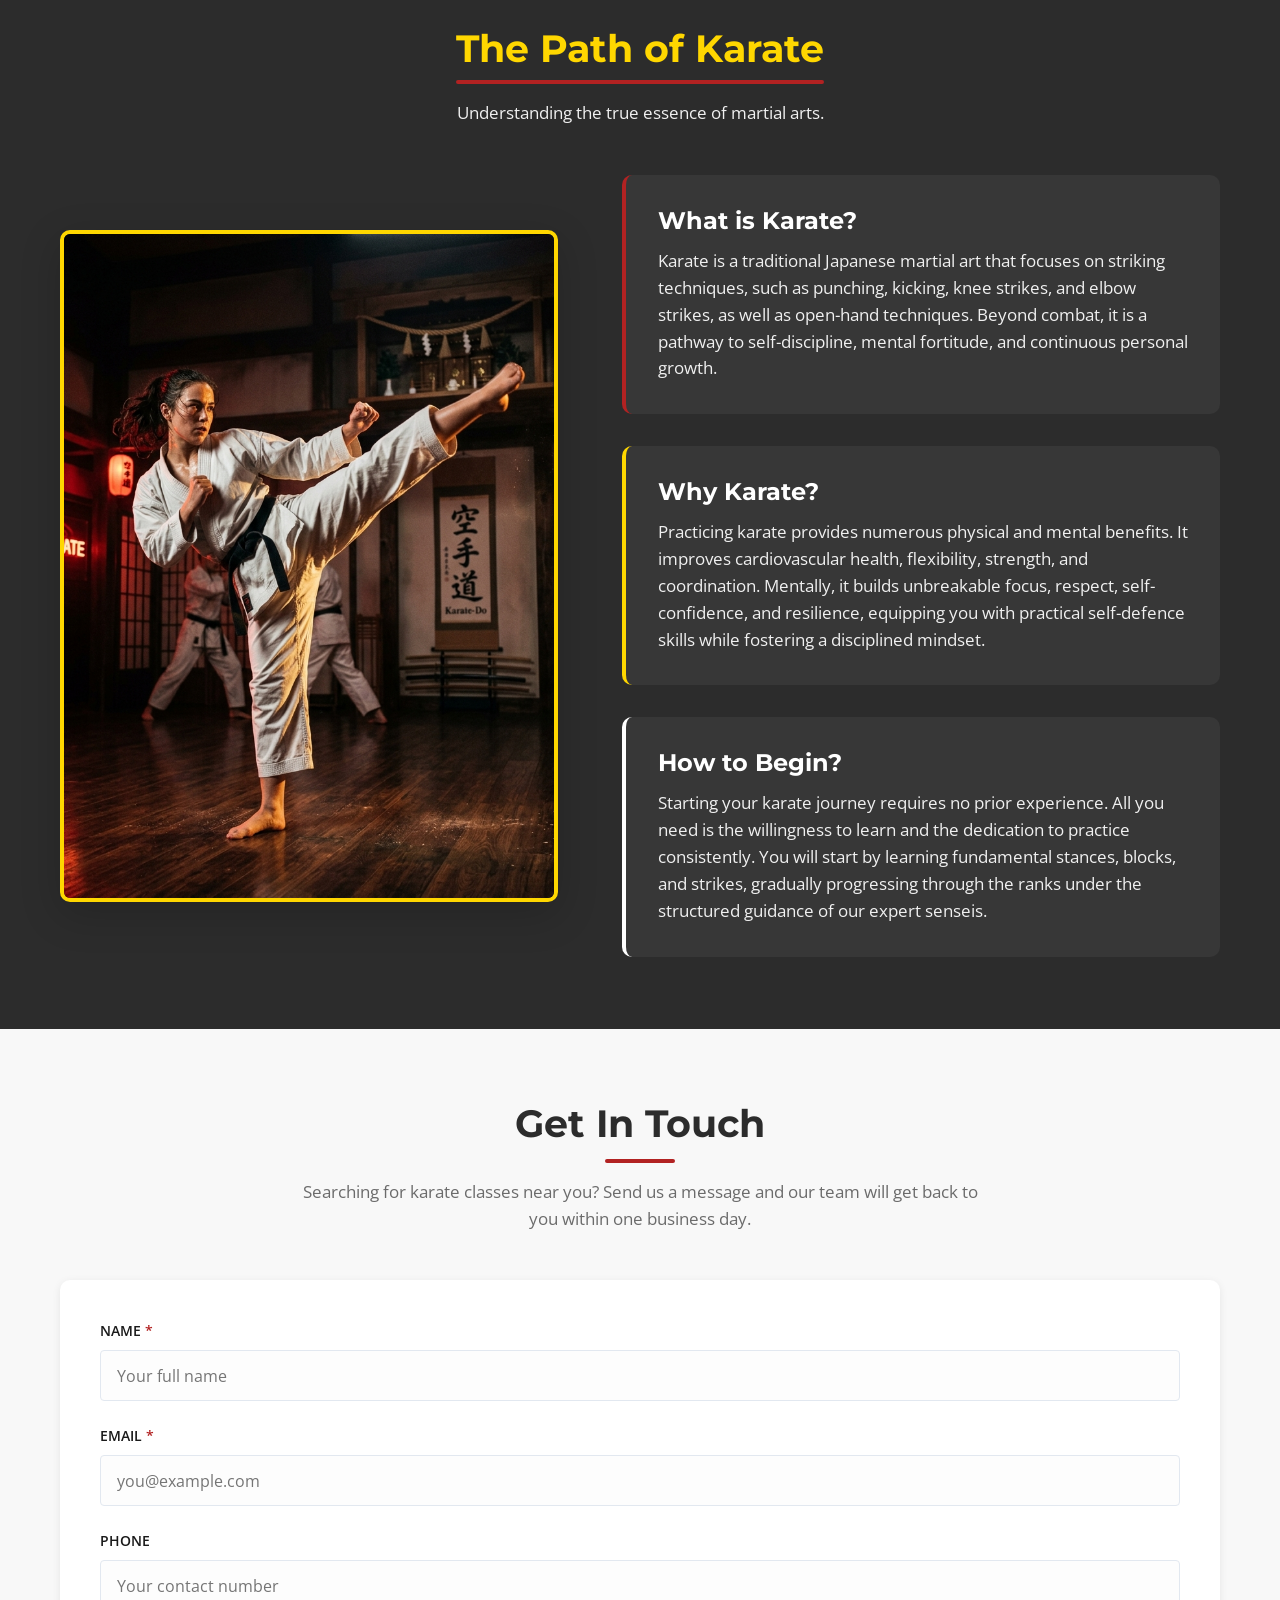
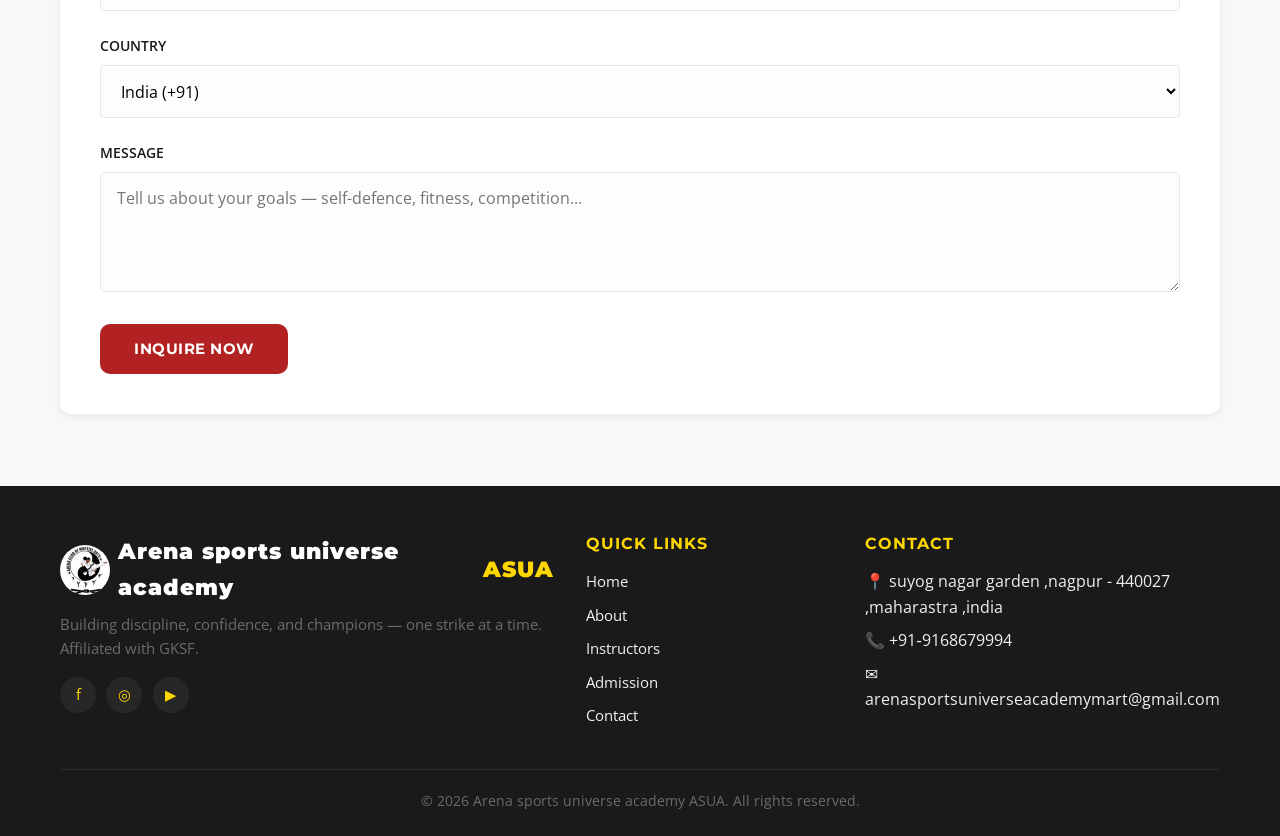
==== commit f5b01ae1: "Remove Karate-Do Sports Federation from subtitle" ====
--- a/index.html
+++ b/index.html
@@ -64,7 +64,7 @@
     <section class="section section-light" id="coaches">
       <div class="container">
         <h2 class="section-title">Finest Coaches <span class="accent-bar"></span></h2>
-        <p class="section-subtitle">(Shotokan Karate-Do Sports Federation) Meet our highly
+        <p class="section-subtitle">(Shotokan) Meet our highly
           qualified senseis who bring decades of experience to every class.</p>
 
         <div class="coaches-grid">
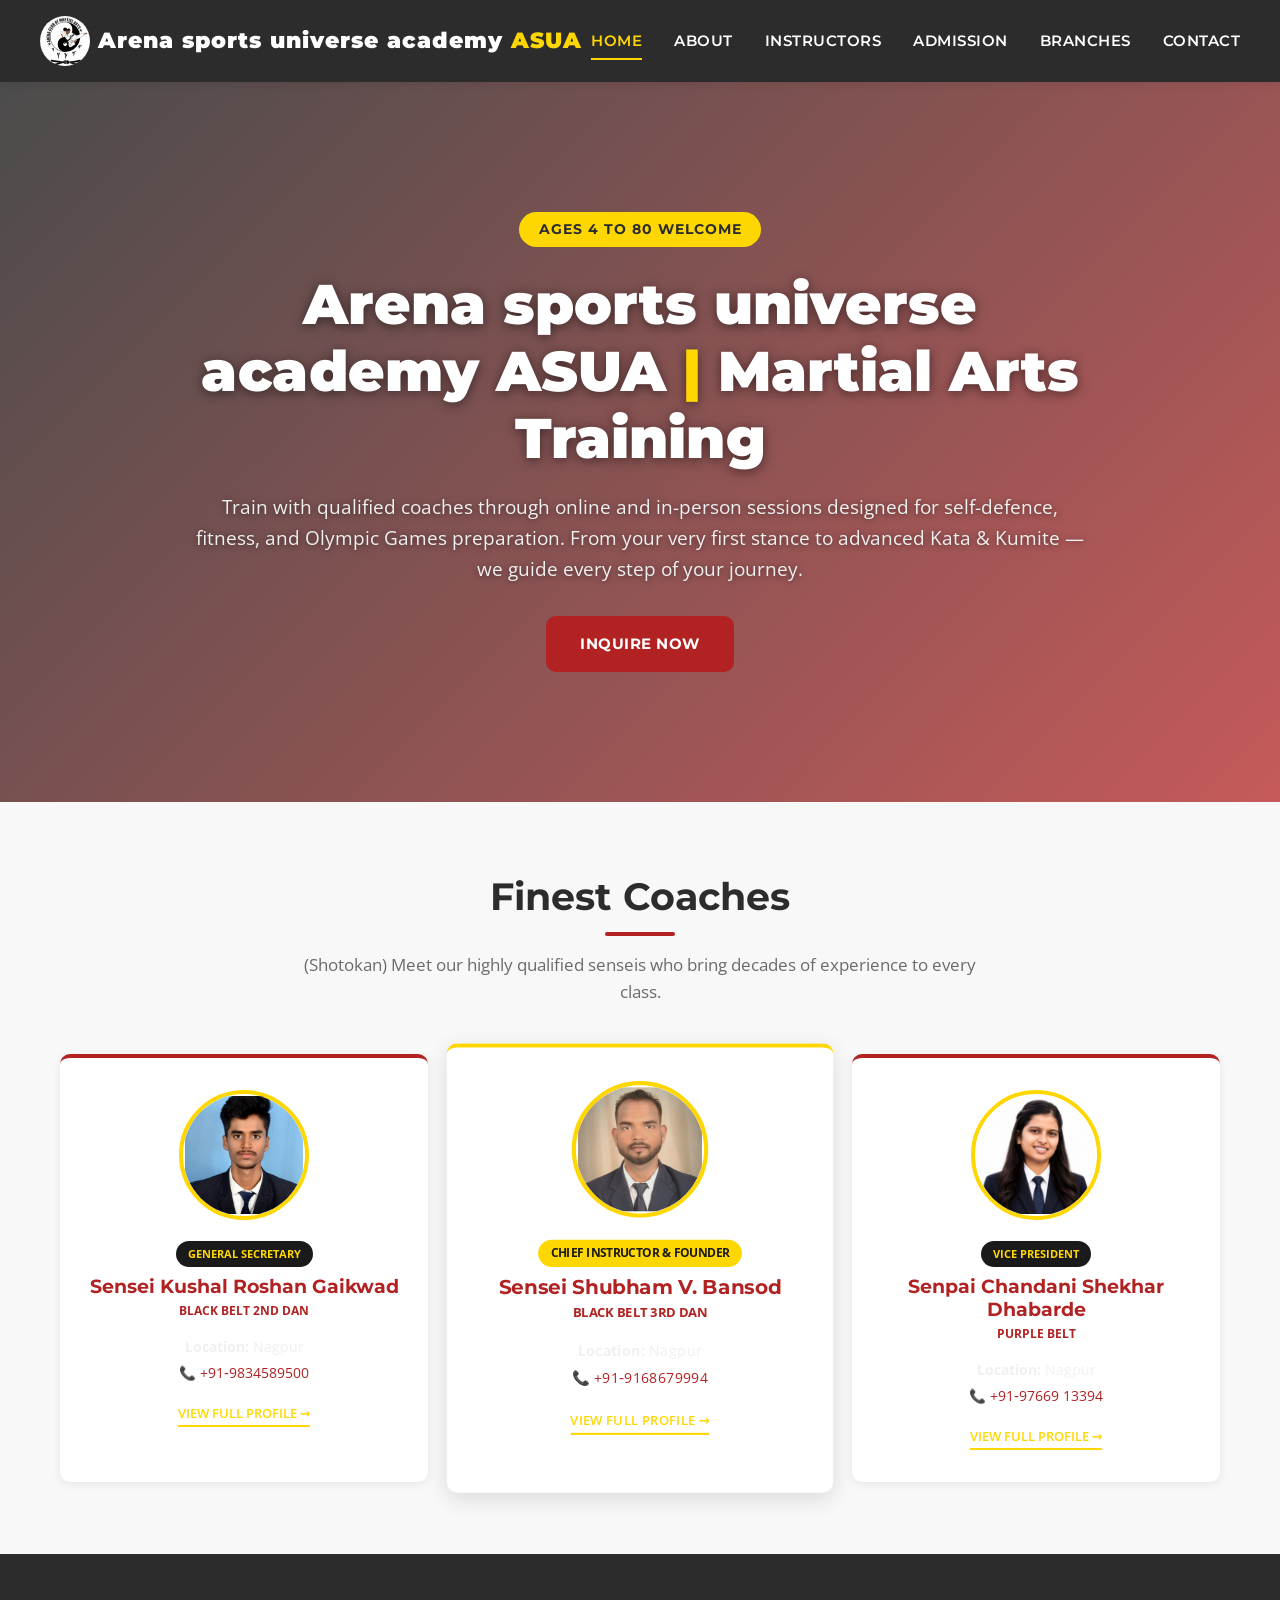
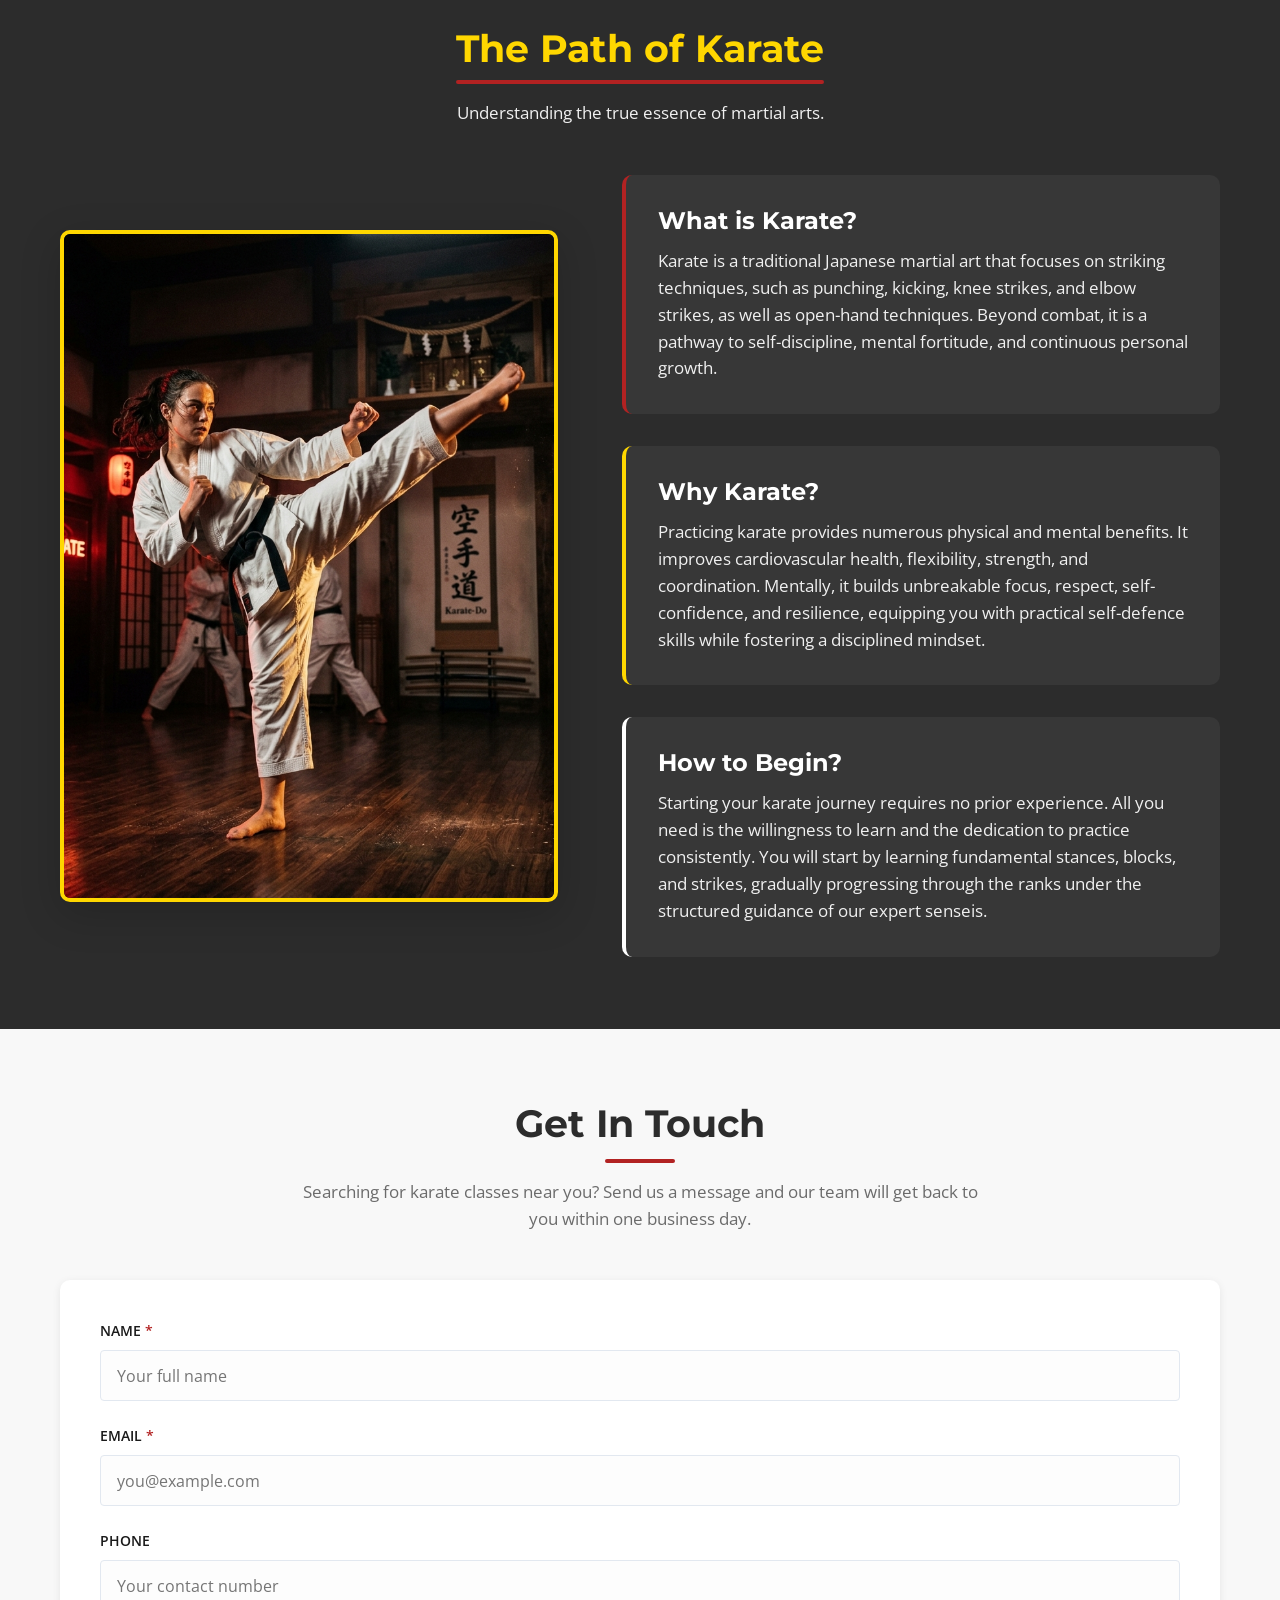
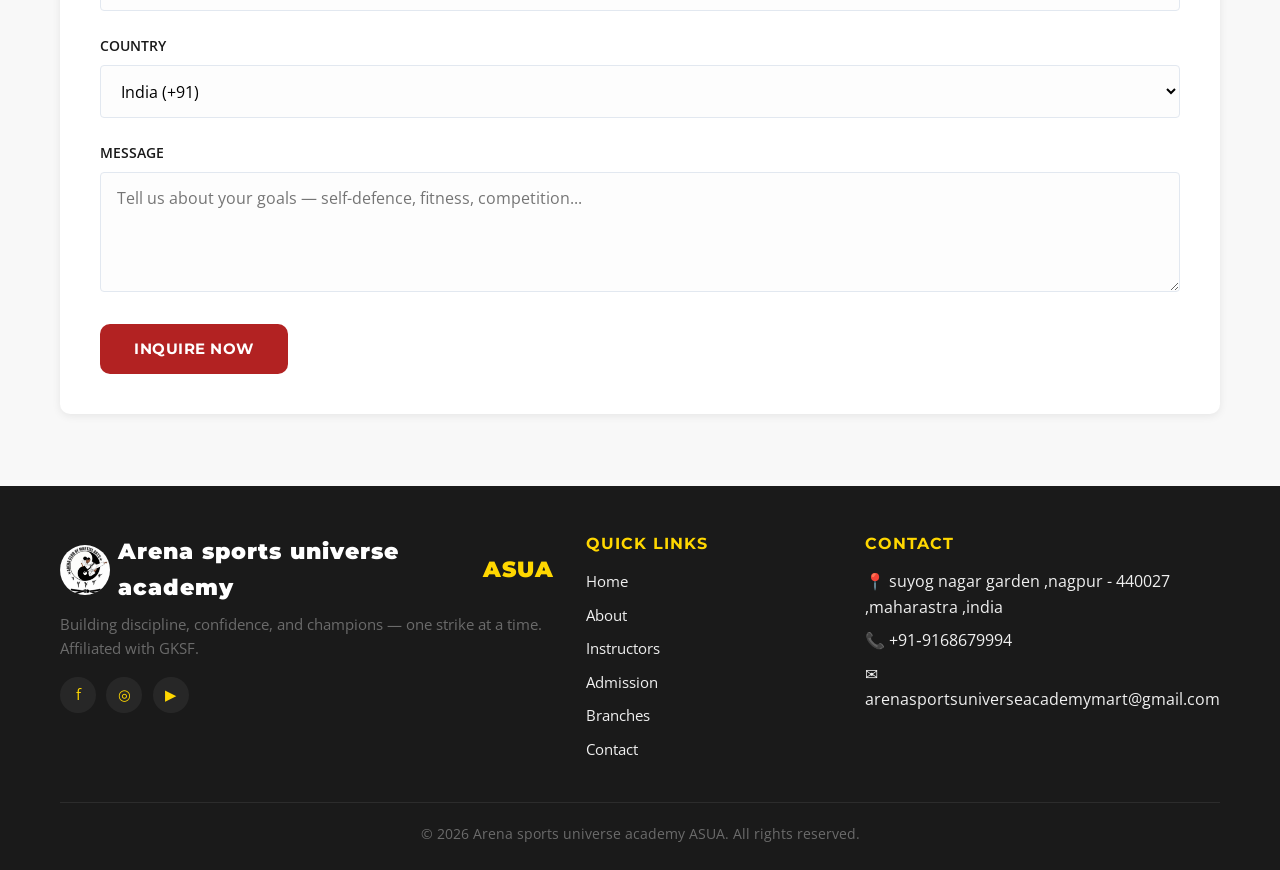
==== commit c9d9a036: "Add Branches page, update nav, and remove Headquarters from about.html" ====
--- a/index.html
+++ b/index.html
@@ -42,6 +42,7 @@
         <li><a href="about.html">About</a></li>
         <li><a href="instructors.html">Instructors</a></li>
         <li><a href="admission.html">Admission</a></li>
+        <li><a href="branches.html">Branches</a></li>
         <li><a href="contact.html">Contact</a></li>
       </ul>
     </div>
@@ -257,6 +258,7 @@
             <li><a href="about.html">About</a></li>
             <li><a href="instructors.html">Instructors</a></li>
             <li><a href="admission.html">Admission</a></li>
+        <li><a href="branches.html">Branches</a></li>
         <li><a href="contact.html">Contact</a></li>
           </ul>
         </div>
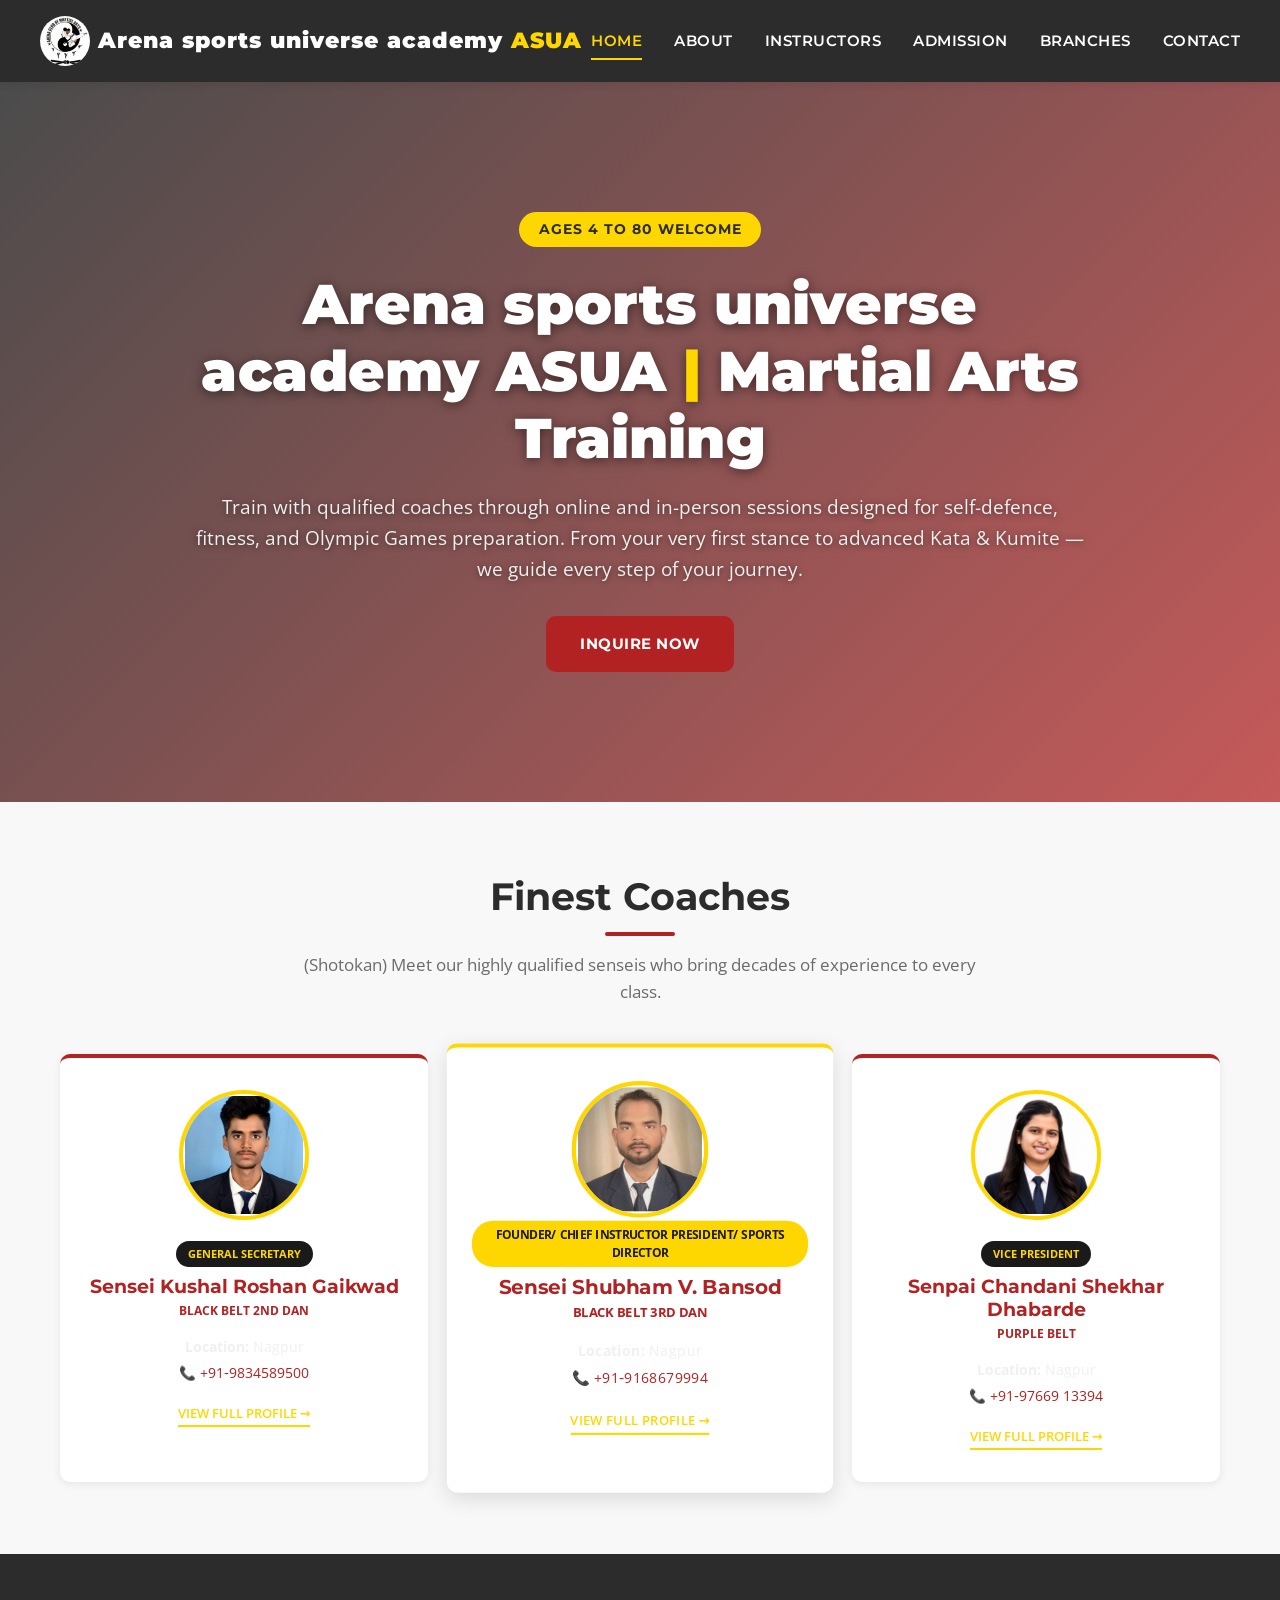
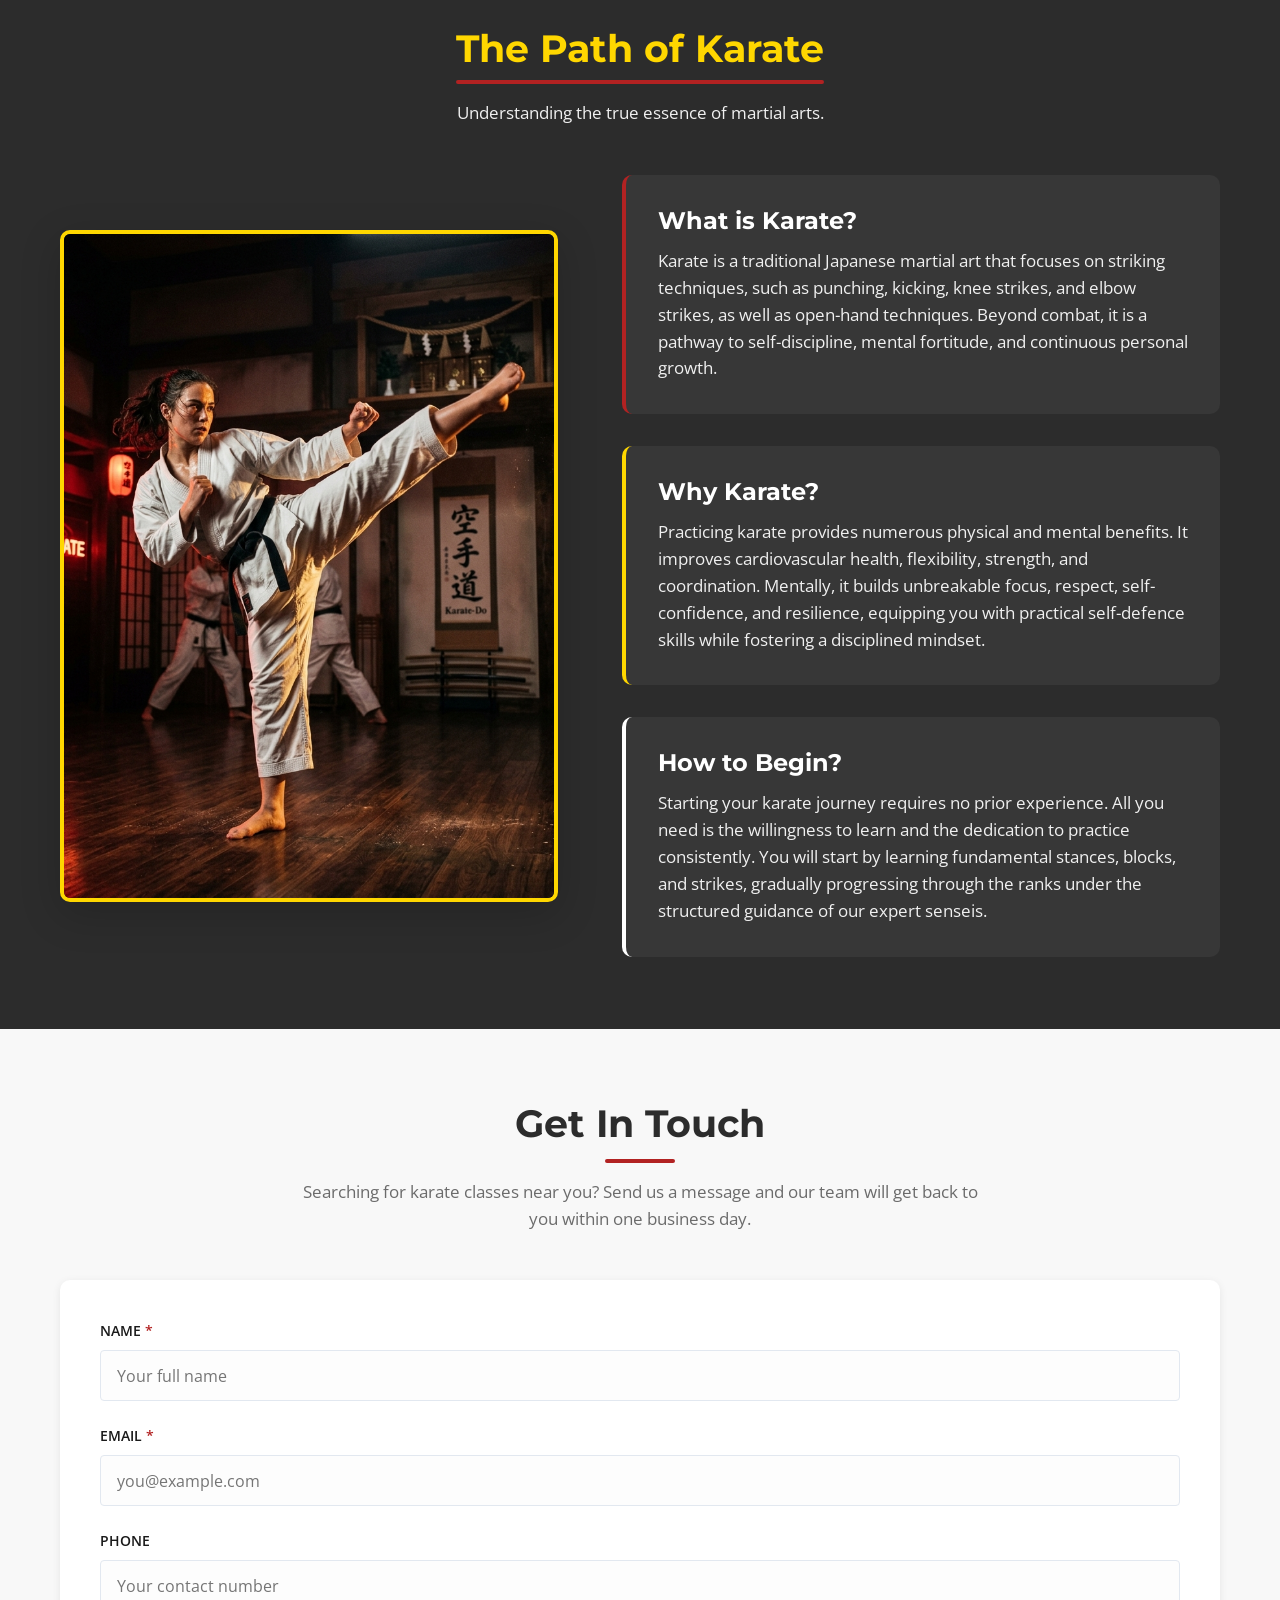
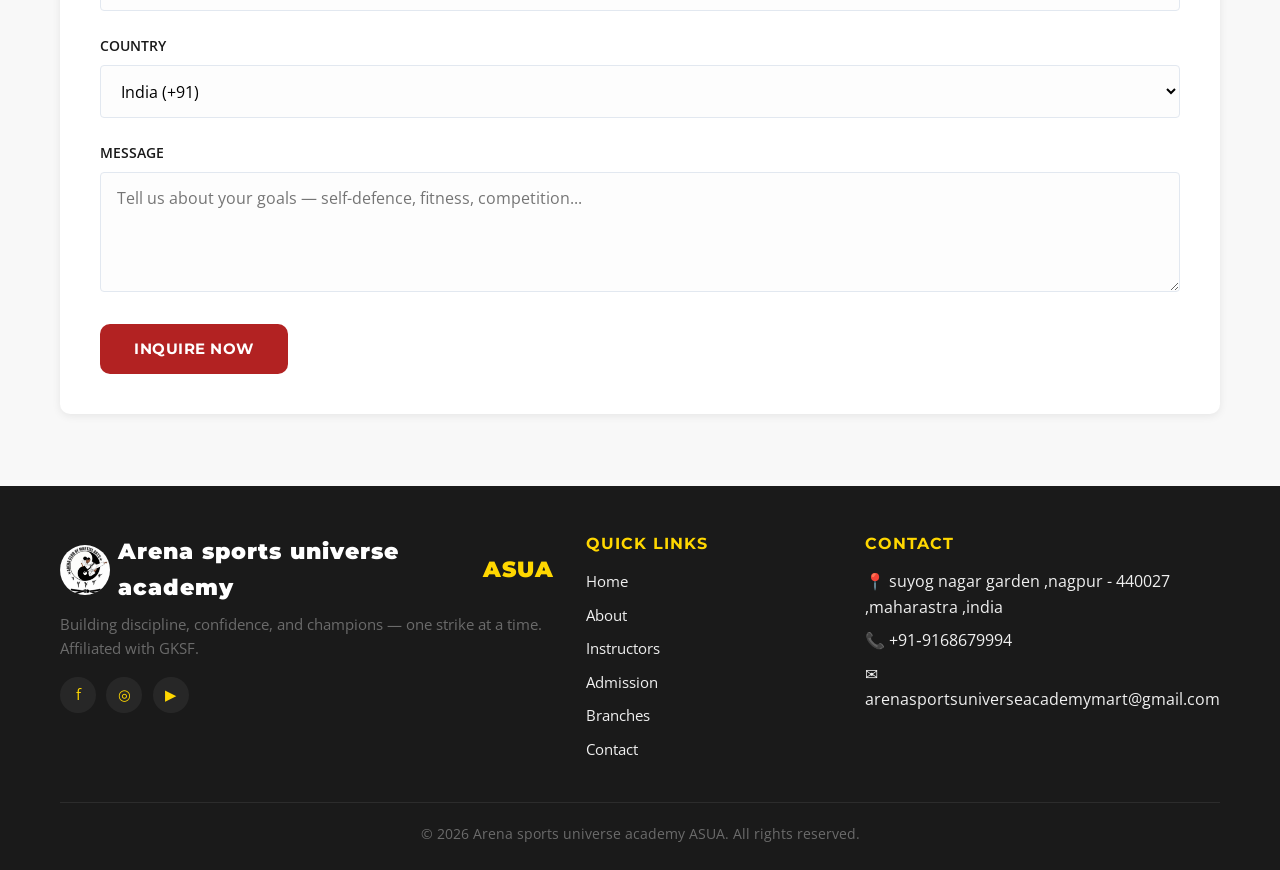
==== commit bf1212eb: "Update Shubham's role in index and branches pages" ====
--- a/index.html
+++ b/index.html
@@ -87,7 +87,7 @@
               <div class="coach-avatar rounded-avatar" aria-hidden="true">
                <img src="images/shubham_bansod.jpg" alt="Sensei Shubham Vinayak Bansod" class="avatar-img">
               </div>
-              <span class="coach-role" style="background: var(--accent); color: var(--text-dark);">Chief Instructor & Founder</span>
+              <span class="coach-role" style="background: var(--accent); color: var(--text-dark);">Founder/ chief Instructor President/ Sports Director</span>
               <h3>Sensei Shubham V. Bansod</h3>
               <p class="coach-rank">Black Belt 3rd Dan</p>
               <p class="coach-info"><strong>Location:</strong> Nagpur</p>
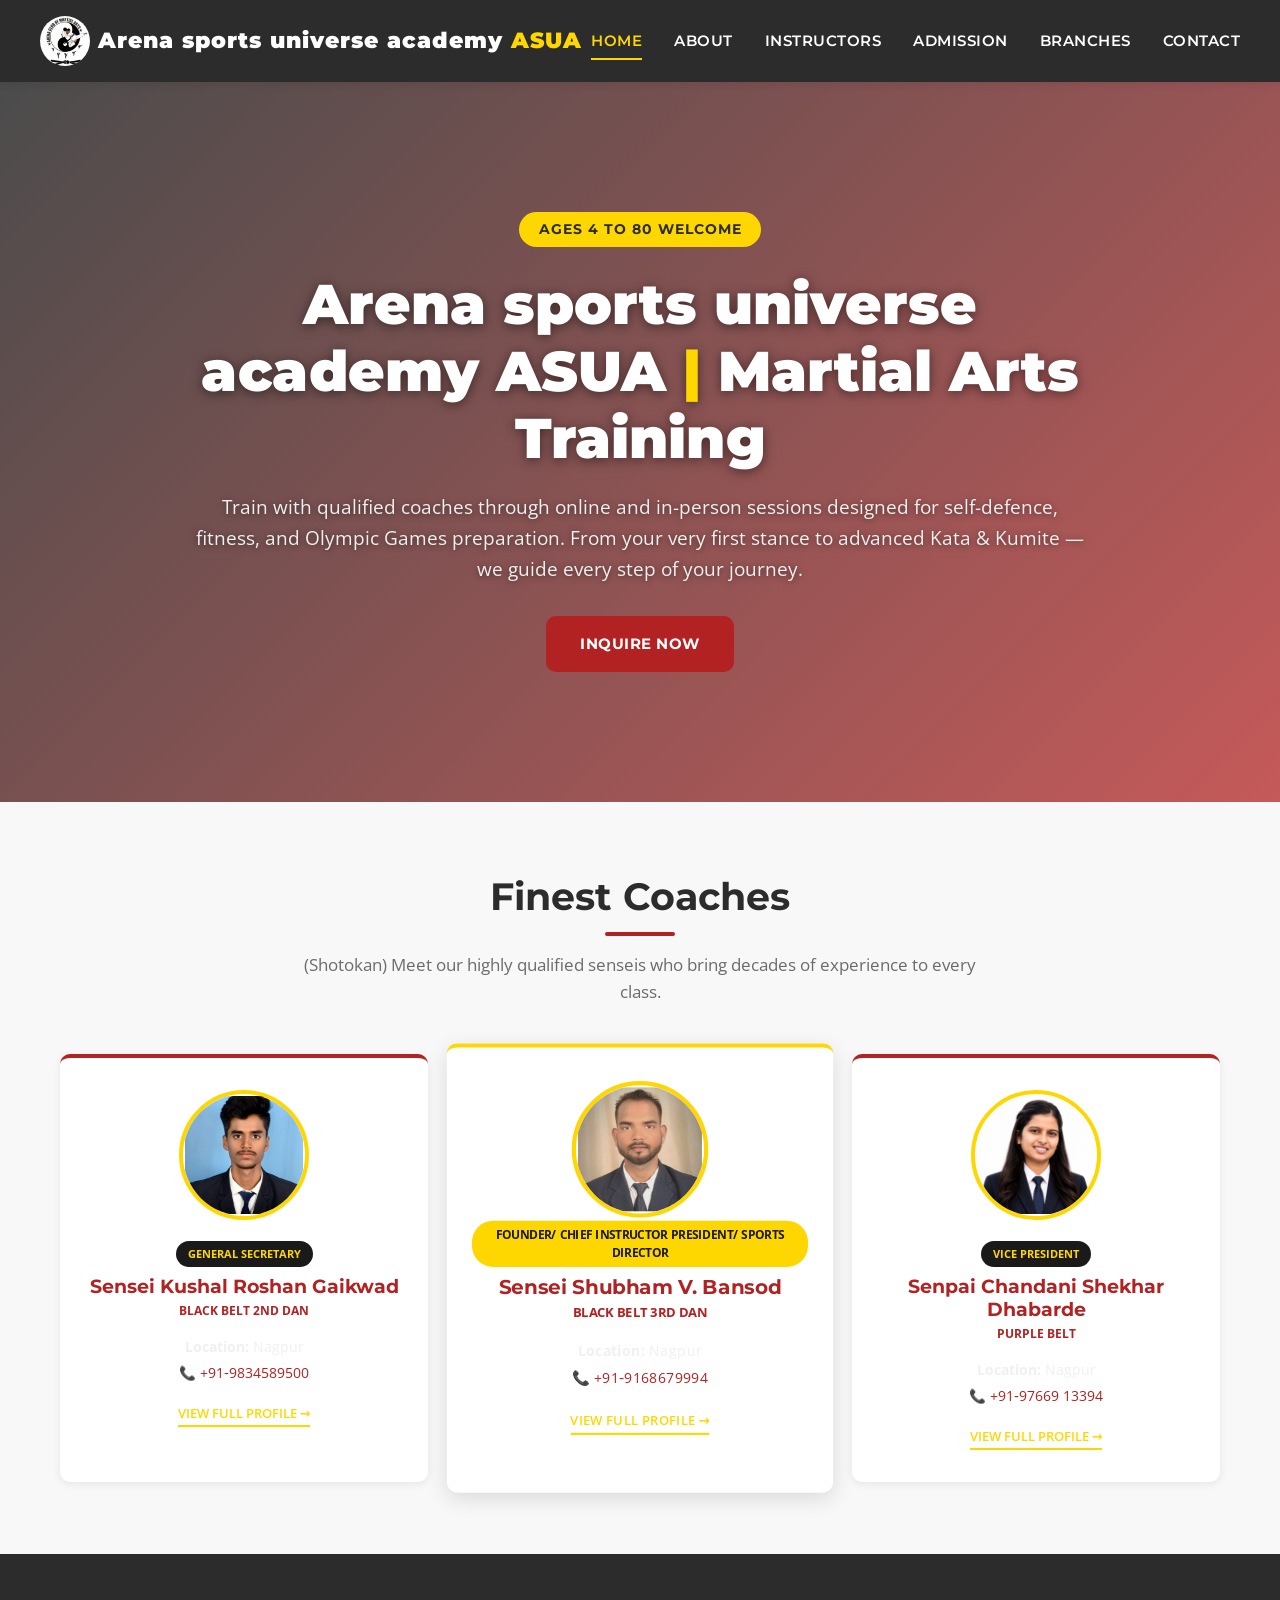
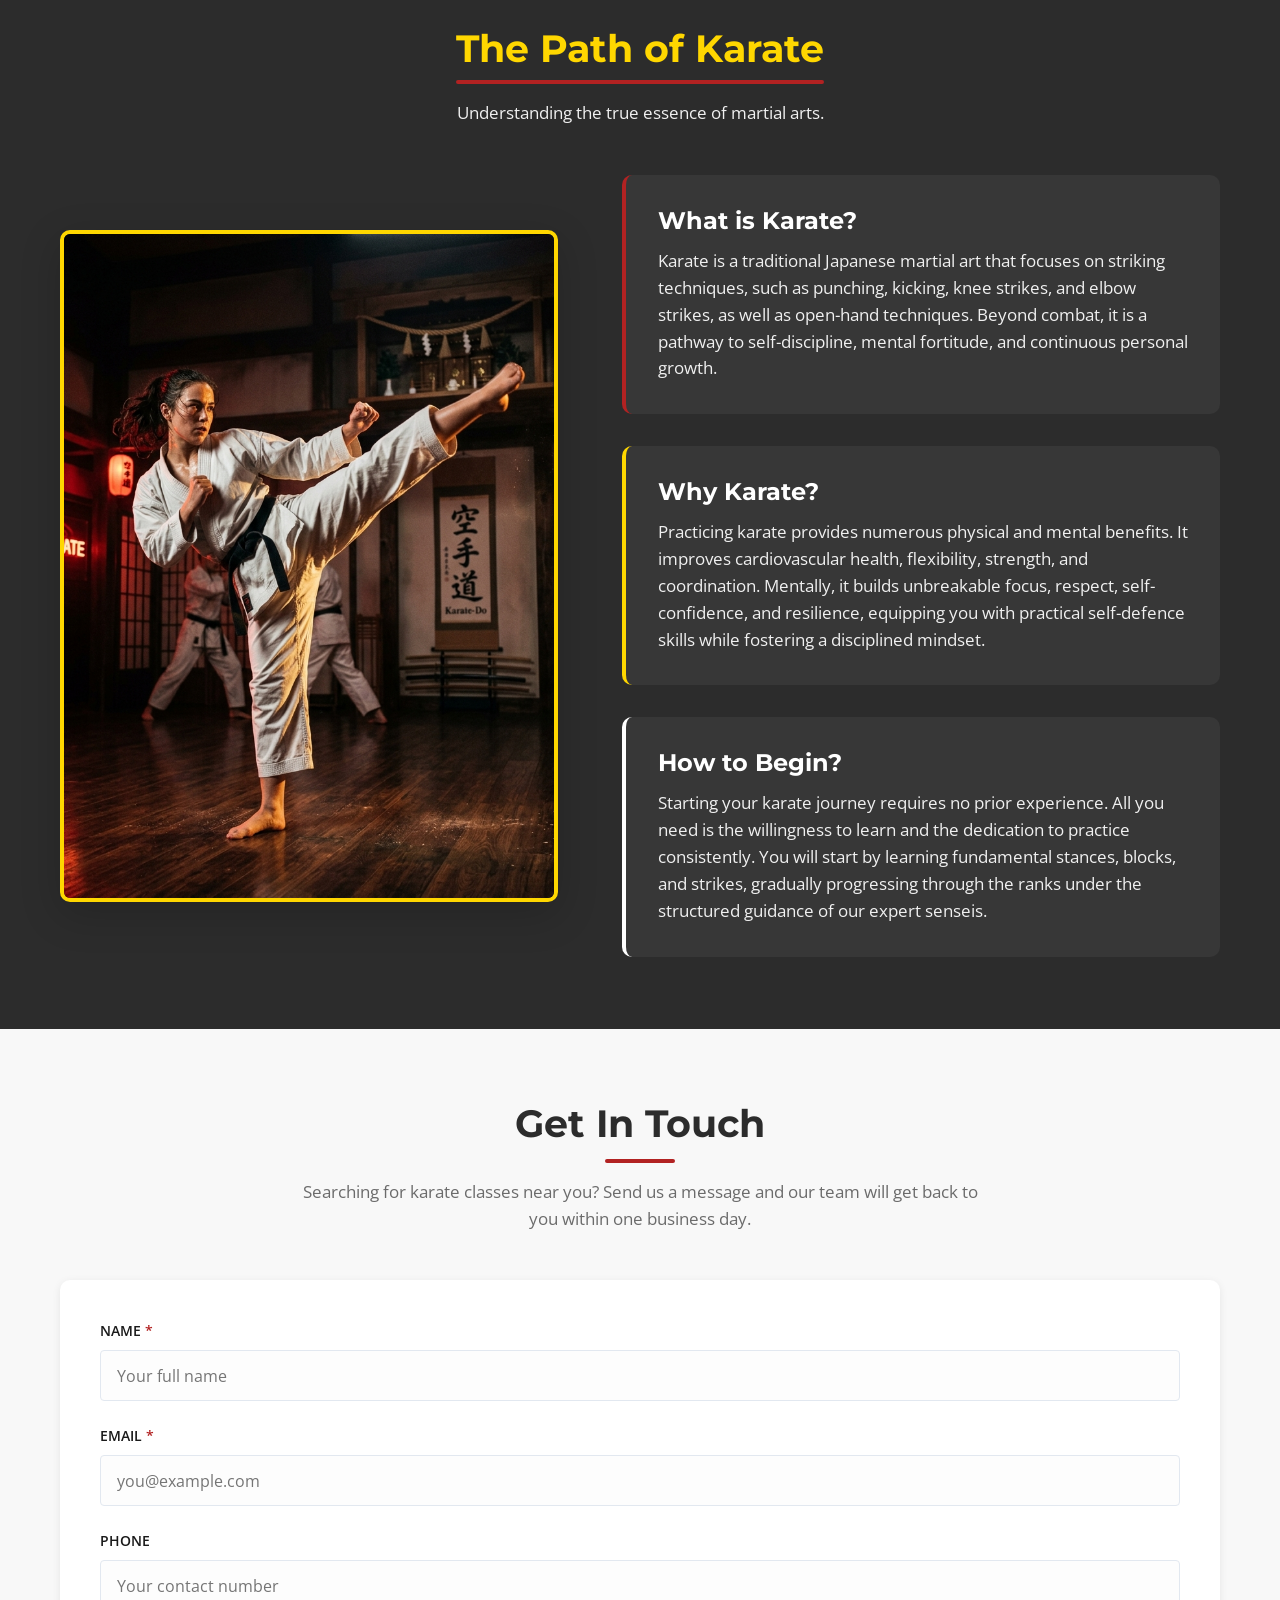
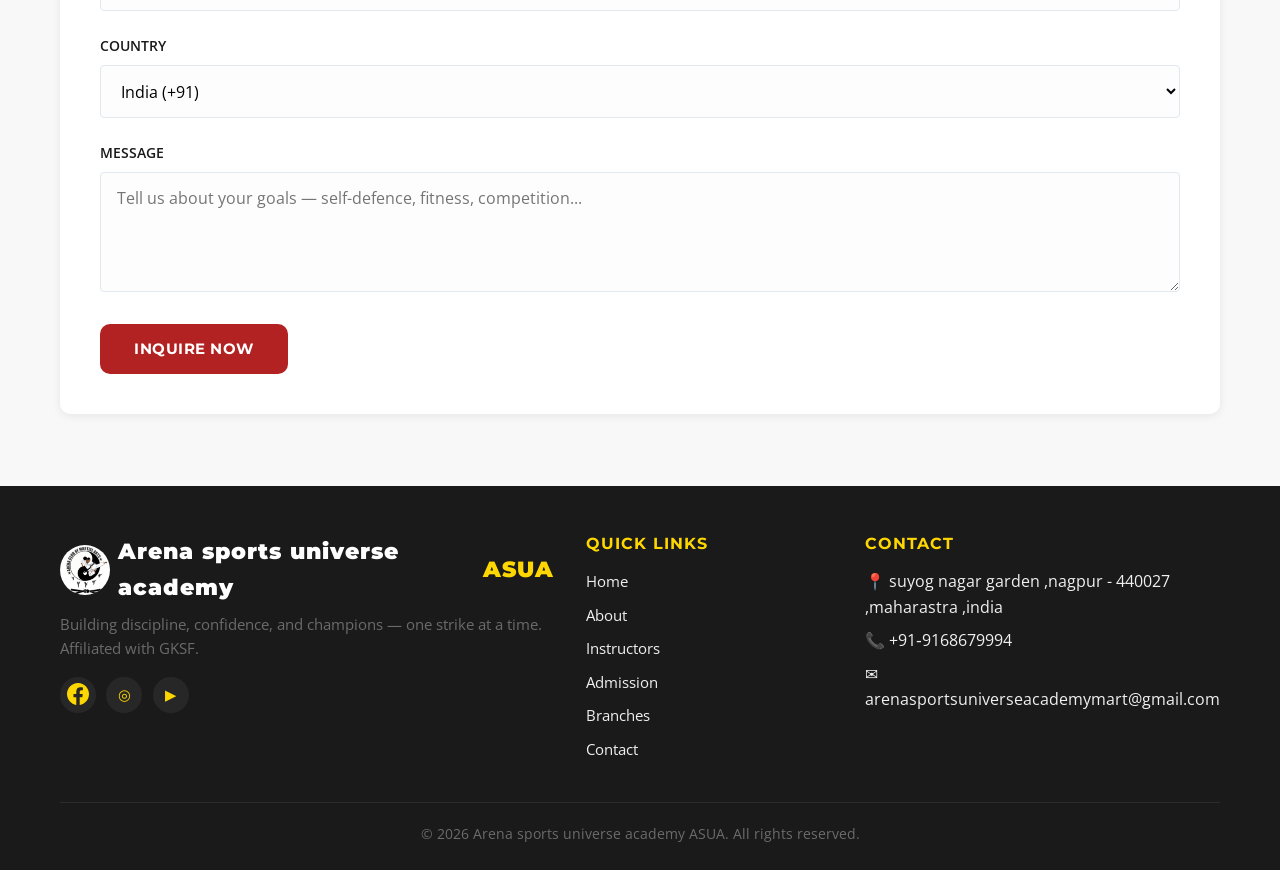
==== commit 8e8c8488: "Upgrade social media icons to SVGs" ====
--- a/index.html
+++ b/index.html
@@ -246,8 +246,8 @@
           <p class="footer-tagline">Building discipline, confidence, and champions — one strike at a time. Affiliated
             with GKSF.</p>
           <div class="footer-socials">
-            <a href="#" aria-label="Facebook">f</a>
-            <a href="#" aria-label="Instagram">◎</a>
+            <a href="https://www.facebook.com/share/1DpPE6tLBx/" target="_blank" aria-label="Facebook"><svg xmlns="http://www.w3.org/2000/svg" width="22" height="22" fill="currentColor" viewBox="0 0 16 16" style="vertical-align: text-bottom; margin-bottom: 2px;"><path d="M16 8.049c0-4.446-3.582-8.05-8-8.05C3.58 0-.002 3.603-.002 8.05c0 4.017 2.926 7.347 6.75 7.951v-5.625h-2.03V8.05H6.75V6.275c0-2.017 1.195-3.131 3.022-3.131.876 0 1.791.157 1.791.157v1.98h-1.009c-.993 0-1.303.621-1.303 1.258v1.51h2.218l-.354 2.326H9.25V16c3.824-.604 6.75-3.934 6.75-7.951z"/></svg></a>
+            <a href="https://www.instagram.com/arenasportsuniversacademy2502?utm_source=qr&igsh=Njlnc2p5eWRybnJk" target="_blank" aria-label="Instagram">◎</a>
             <a href="#" aria-label="YouTube">▶</a>
           </div>
         </div>
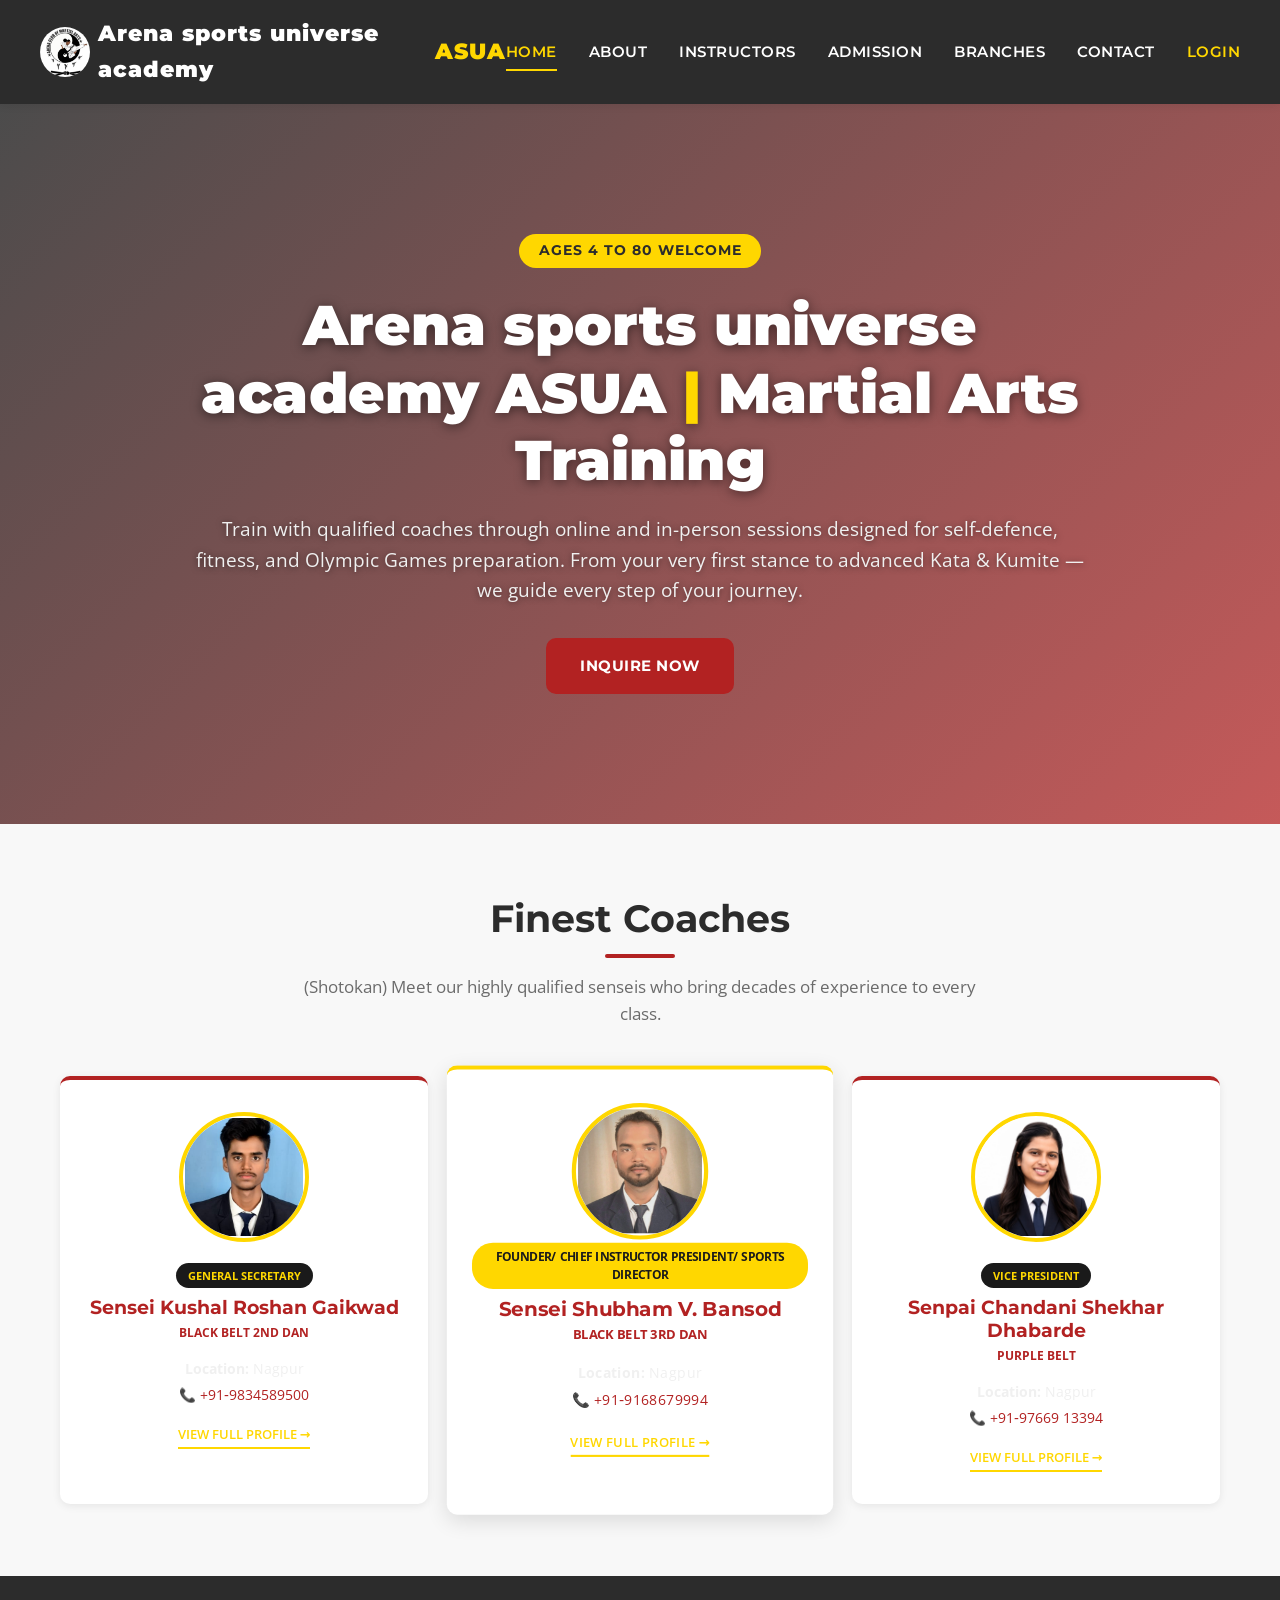
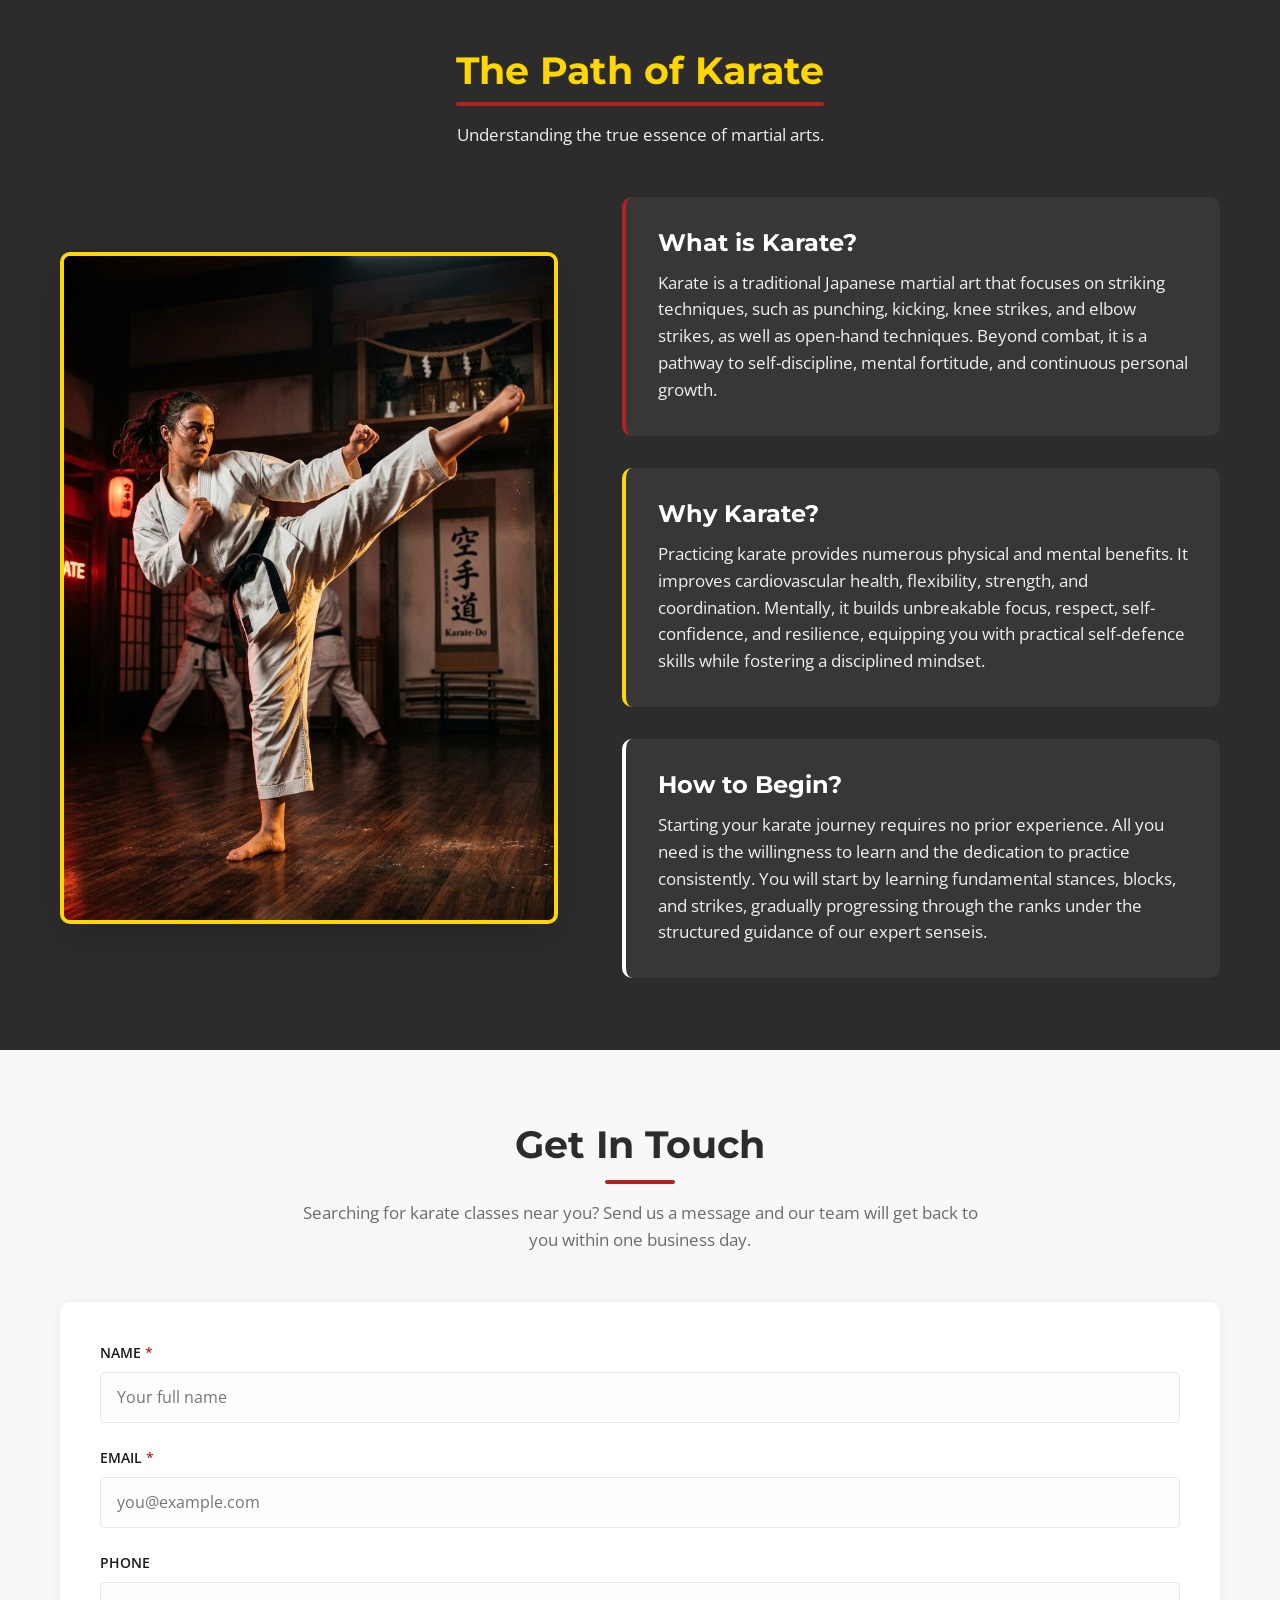
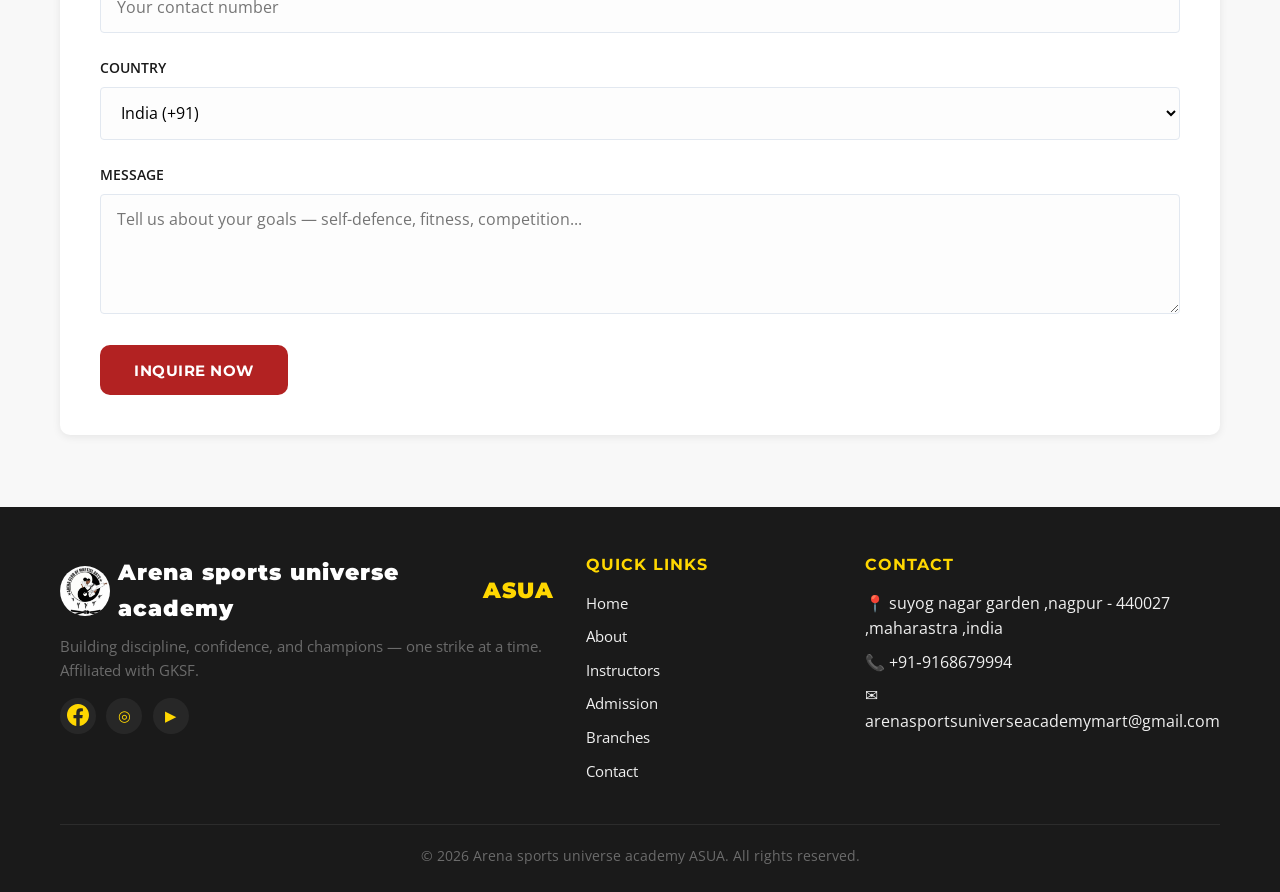
==== commit d0b0f3ba: "Add Firebase Authentication flow" ====
--- a/index.html
+++ b/index.html
@@ -44,6 +44,7 @@
         <li><a href="admission.html">Admission</a></li>
         <li><a href="branches.html">Branches</a></li>
         <li><a href="contact.html">Contact</a></li>
+        <li><a href="login.html" style="color: var(--accent);">Login</a></li>
       </ul>
     </div>
   </header>
